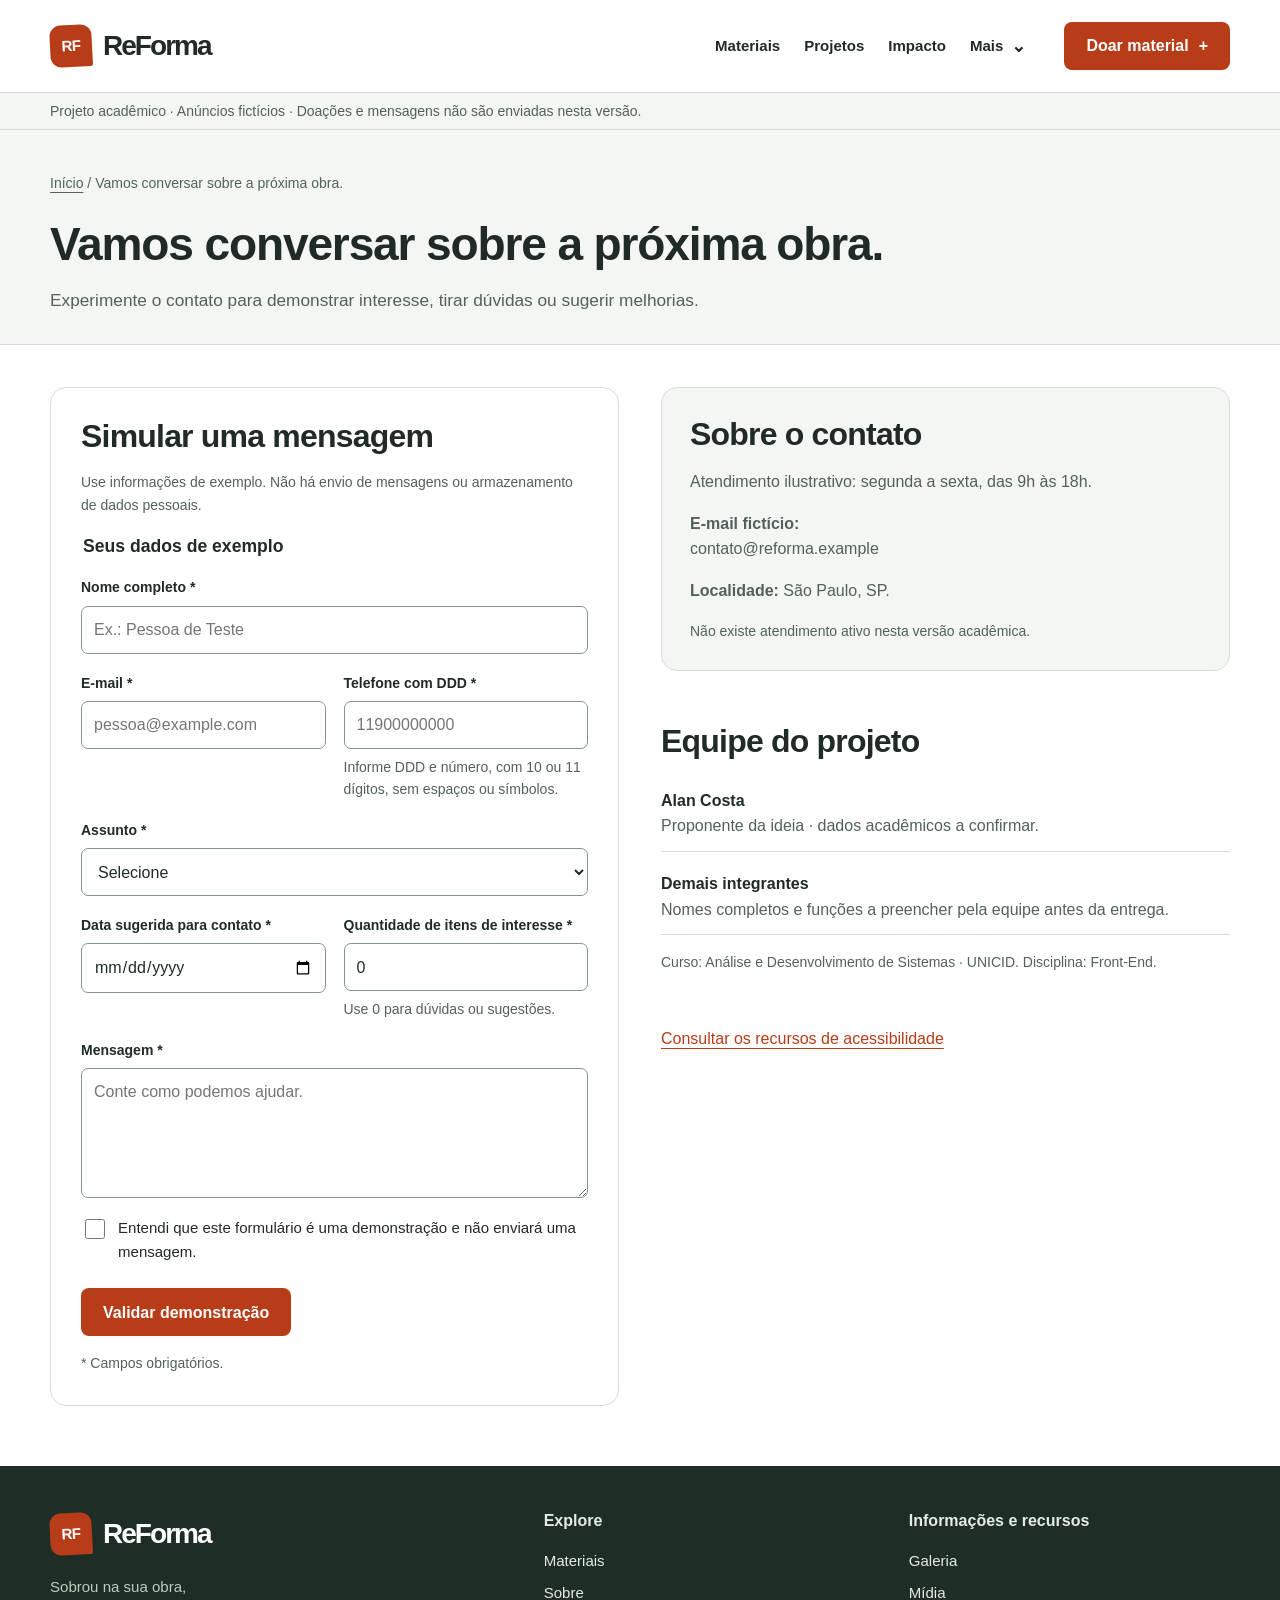
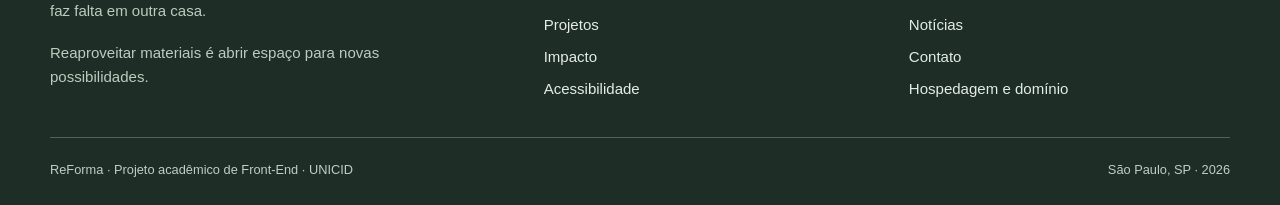
==== contato.html @ d9ca4286 "Primeira versão do site ReForma - Atividade A2 Dez páginas HTML, CSS, JS, mídias e documentação. Env" ====
<!DOCTYPE html>
<html lang="pt-BR">
<head>
<meta charset="UTF-8"><meta name="viewport" content="width=device-width, initial-scale=1">
<title>Vamos conversar sobre a próxima obra. | ReForma</title><meta name="description" content="Experimente o contato para demonstrar interesse, tirar dúvidas ou sugerir melhorias.">
<meta name="theme-color" content="#225b43"><link rel="icon" type="image/svg+xml" href="data:image/svg+xml,%3Csvg%20xmlns%3D%22http%3A//www.w3.org/2000/svg%22%20viewBox%3D%220%200%2064%2064%22%3E%3Crect%20width%3D%2264%22%20height%3D%2264%22%20rx%3D%2214%22%20fill%3D%22%23b73c18%22/%3E%3Ctext%20x%3D%2232%22%20y%3D%2242%22%20text-anchor%3D%22middle%22%20fill%3D%22white%22%20font-family%3D%22Arial%22%20font-size%3D%2229%22%20font-weight%3D%22bold%22%3ERF%3C/text%3E%3C/svg%3E">
<link rel="stylesheet" href="css/estilo.css"><script src="js/principal.js" defer></script>
</head><body>
<a href="#conteudo" class="skip">Pular para o conteúdo</a>
<header class="topbar"><div class="wrap header-inner"><a class="brand" href="index.html" aria-label="ReForma, página inicial"><span class="brand-mark" aria-hidden="true">RF</span>ReForma</a><nav class="nav" aria-label="Navegação principal"><a href="index.html">Materiais</a><a href="projetos.html">Projetos</a><a href="impacto.html">Impacto</a><details class="nav-more"><summary>Mais</summary><div class="nav-pop"><a href="sobre.html">Sobre</a><a href="acessibilidade.html">Acessibilidade</a><a href="galeria.html">Galeria</a><a href="midia.html">Mídia</a><a href="noticias.html">Notícias</a><a href="contato.html" aria-current="page">Contato</a><a href="orcamento_hospedagem.html">Hospedagem e domínio</a></div></details></nav><a class="btn" href="index.html#doar">Doar material <span aria-hidden="true">+</span></a></div></header>
<div class="demo-strip"><div class="wrap">Projeto acadêmico · Anúncios fictícios · Doações e mensagens não são enviadas nesta versão.</div></div>
<main id="conteudo" tabindex="-1"><div class="page-heading"><div class="wrap"><nav class="breadcrumb" aria-label="Caminho da página"><a href="index.html">Início</a> / Vamos conversar sobre a próxima obra.</nav><h1>Vamos conversar sobre a próxima obra.</h1><p class="lead">Experimente o contato para demonstrar interesse, tirar dúvidas ou sugerir melhorias.</p></div></div><div class="wrap page-content two-col"><section id="formulario" class="form-panel"><h2>Simular uma mensagem</h2><p id="contexto-material" class="notice" hidden></p><p class="hint">Use informações de exemplo. Não há envio de mensagens ou armazenamento de dados pessoais.</p><form id="contato"><fieldset><legend>Seus dados de exemplo</legend><div class="form-grid"><div class="field wide"><label for="nome">Nome completo *</label><input id="nome" name="nome" autocomplete="name" required minlength="3" maxlength="100" placeholder="Ex.: Pessoa de Teste"></div><div class="field"><label for="email">E-mail *</label><input id="email" name="email" type="email" autocomplete="email" required placeholder="pessoa@example.com"></div><div class="field"><label for="telefone">Telefone com DDD *</label><input id="telefone" name="telefone" type="tel" autocomplete="tel" inputmode="tel" pattern="[0-9]{10,11}" required aria-describedby="telefone-ajuda" placeholder="11900000000"><small id="telefone-ajuda">Informe DDD e número, com 10 ou 11 dígitos, sem espaços ou símbolos.</small></div><div class="field wide"><label for="assunto">Assunto *</label><select id="assunto" name="assunto" required><option value="">Selecione</option><option value="interesse">Interesse em um material</option><option value="duvida">Dúvida sobre doação</option><option value="acessibilidade">Acessibilidade</option><option value="sugestao">Sugestão</option></select></div><div class="field"><label for="data">Data sugerida para contato *</label><input id="data" name="data" type="date" required></div><div class="field"><label for="itens">Quantidade de itens de interesse *</label><input id="itens" name="itens" type="number" min="0" max="10000" required value="0" aria-describedby="itens-ajuda"><small id="itens-ajuda">Use 0 para dúvidas ou sugestões.</small></div><div class="field wide"><label for="mensagem">Mensagem *</label><textarea id="mensagem" name="mensagem" required minlength="15" maxlength="1000" placeholder="Conte como podemos ajudar."></textarea></div><label class="check-label wide" for="ciencia"><input type="checkbox" id="ciencia" name="ciencia" required>Entendi que este formulário é uma demonstração e não enviará uma mensagem.</label></div></fieldset><button class="btn" type="submit" data-js-submit disabled>Validar demonstração</button><noscript><p>Ative o JavaScript para validar a demonstração. Nenhuma mensagem será enviada.</p></noscript><p class="hint status">* Campos obrigatórios.</p><p id="contato-status" class="notice success" role="status" aria-live="polite" hidden></p></form></section><aside><div class="content-card"><h2>Sobre o contato</h2><p>Atendimento ilustrativo: segunda a sexta, das 9h às 18h.</p><p><strong>E-mail fictício:</strong><br>contato@reforma.example</p><p><strong>Localidade:</strong> São Paulo, SP.</p><p class="hint">Não existe atendimento ativo nesta versão acadêmica.</p></div><section class="section"><h2>Equipe do projeto</h2><ul class="team-list"><li><strong>Alan Costa</strong><br><span class="muted">Proponente da ideia · dados acadêmicos a confirmar.</span></li><li><strong>Demais integrantes</strong><br><span class="muted">Nomes completos e funções a preencher pela equipe antes da entrega.</span></li></ul><p class="hint status">Curso: Análise e Desenvolvimento de Sistemas · UNICID. Disciplina: Front-End.</p></section><a href="acessibilidade.html">Consultar os recursos de acessibilidade</a></aside></div></main>
<footer class="footer"><div class="wrap"><div class="footer-grid"><div><a class="brand" href="index.html" aria-label="ReForma, página inicial"><span class="brand-mark" aria-hidden="true">RF</span>ReForma</a><p>Sobrou na sua obra,<br>faz falta em outra casa.</p><p>Reaproveitar materiais é abrir espaço para novas possibilidades.</p></div><nav aria-label="Explore o ReForma"><h2>Explore</h2><a href="index.html">Materiais</a><a href="sobre.html">Sobre</a><a href="projetos.html">Projetos</a><a href="impacto.html">Impacto</a><a href="acessibilidade.html">Acessibilidade</a></nav><nav aria-label="Informações e recursos"><h2>Informações e recursos</h2><a href="galeria.html">Galeria</a><a href="midia.html">Mídia</a><a href="noticias.html">Notícias</a><a href="contato.html">Contato</a><a href="orcamento_hospedagem.html">Hospedagem e domínio</a></nav></div><div class="footer-bottom"><span>ReForma · Projeto acadêmico de Front-End · UNICID</span><span>São Paulo, SP · 2026</span></div></div></footer>
</body></html>
---- css/estilo.css ----
@charset "UTF-8";
:root{--ink:#202b28;--muted:#52615b;--paper:#fff;--ground:#f4f6f3;--line:#d6ddd6;--orange:#b73c18;--orange-dark:#8f2e12;--green:#225b43;--pale:#eaf1e9;--radius:16px;font-size:16px;color-scheme:light}
*{box-sizing:border-box}html{scroll-behavior:auto;scroll-padding-top:1.5rem}body{margin:0;background:var(--paper);color:var(--ink);font-family:Arial,Helvetica,sans-serif;line-height:1.6}a{color:var(--orange);text-underline-offset:4px}button,input,select,textarea{font:inherit}button,a,input,select,textarea,summary{-webkit-tap-highlight-color:transparent}button,summary{cursor:pointer}img{display:block;max-width:100%;height:auto}h1,h2,h3,p{margin:0 0 1rem}h1,h2,h3{line-height:1.15;letter-spacing:-.025em}h1{font-size:clamp(2.3rem,4vw,3.8rem);font-weight:800;max-width:900px}h2{font-size:clamp(1.65rem,2.5vw,2.25rem)}h3{font-size:1.25rem}p:last-child{margin-bottom:0}ul,ol{padding-left:1.4rem}li{margin-bottom:.45rem}[hidden]{display:none!important}:focus-visible{outline:3px solid #2050cb;outline-offset:4px}.wrap{width:min(1180px,calc(100% - 48px));margin:auto}.skip{position:fixed;top:-100px;left:12px;padding:12px 20px;background:var(--ink);color:#fff;z-index:20}.skip:focus{top:12px}.sr-only{position:absolute!important;width:1px;height:1px;padding:0;overflow:hidden;clip:rect(0,0,0,0);white-space:nowrap;border:0}.topbar{border-bottom:1px solid var(--line);background:#fff}.header-inner{min-height:92px;display:flex;flex-wrap:wrap;align-items:center;gap:38px}.brand{text-decoration:none;display:inline-flex;align-items:center;gap:11px;color:var(--ink);font-size:1.75rem;font-weight:800;letter-spacing:-.07em;flex-shrink:0}.brand-mark{font-size:.95rem;letter-spacing:-.04em;background:var(--orange);color:#fff;width:42px;height:42px;display:grid;place-items:center;border-radius:11px 11px 2px 11px;transform:rotate(-3deg)}.nav{display:flex;flex-wrap:wrap;gap:24px;align-items:center;margin-left:auto}.nav>a,.nav summary{color:var(--ink);font-size:.94rem;text-decoration:none;font-weight:600;padding:8px 0;white-space:nowrap}.nav>a[aria-current=page]{color:var(--orange);box-shadow:0 2px var(--orange)}.nav-more{position:relative}.nav-more summary{list-style:none;display:flex;align-items:center;gap:8px}.nav-more summary::-webkit-details-marker{display:none}.nav-more summary::after{content:'⌄';font-size:1.1rem}.nav-pop{position:absolute;z-index:8;right:0;top:48px;background:var(--paper);border:1px solid var(--line);border-radius:12px;padding:12px;min-width:235px;box-shadow:0 12px 24px #152f201c}.nav-pop a{display:block;padding:8px 12px;color:var(--ink);font-size:.94rem;text-decoration:none;border-radius:6px}.nav-pop a:hover{background:var(--pale)}.btn{display:inline-flex;justify-content:center;align-items:center;gap:10px;border:1px solid transparent;border-radius:8px;background:var(--orange);color:#fff;text-decoration:none;font-weight:700;padding:12px 21px;line-height:1.35;min-height:48px}.btn:hover{background:var(--orange-dark)}.btn-outline{border-color:var(--line);color:var(--ink);background:#fff}.btn-outline:hover{background:var(--pale)}.btn-green{background:var(--green)}.btn-green:hover{background:#16402e}.link-button{border:0;background:transparent;color:var(--orange);padding:10px 0;text-decoration:underline;text-underline-offset:4px}.demo-strip{background:var(--ground);border-bottom:1px solid var(--line);font-size:.875rem;color:var(--muted);padding:7px 0}.intro{padding:46px 0 26px}.eyebrow{text-transform:uppercase;letter-spacing:.12em;font-size:.78rem;font-weight:700;color:var(--green);margin-bottom:15px}.intro-row{display:flex;justify-content:space-between;gap:36px;align-items:center}.intro h1{max-width:790px}.accent{color:var(--orange)}.lead{font-size:1.08rem;max-width:760px;color:var(--muted)}.side-note{max-width:210px;border-left:2px solid var(--line);padding-left:22px;font-size:.95rem;color:var(--muted)}.filter-bar{display:grid;grid-template-columns:2fr 1fr 1fr auto;gap:14px;align-items:end;padding:22px;background:var(--ground);border:1px solid var(--line);border-radius:12px}.field{display:flex;flex-direction:column;gap:7px;min-width:0}.field label{font-size:.875rem;font-weight:700}.field input,.field select,.field textarea{border:1px solid #86948b;background:var(--paper);border-radius:7px;min-height:48px;padding:10px 12px;color:var(--ink);width:100%}.field textarea{min-height:130px;resize:vertical}.field small,.hint{font-size:.875rem;color:var(--muted)}.field input:focus,.field select:focus,.field textarea:focus{border-color:var(--orange)}.catalog{padding:28px 0 50px}.section-head{display:flex;justify-content:space-between;align-items:baseline;gap:18px;margin-bottom:21px}.section-head h2{font-size:1.5rem;margin:0}.section-head p{font-size:.875rem;margin:0;color:var(--muted)}.cards{display:grid;grid-template-columns:repeat(3,minmax(0,1fr));gap:24px}.material{border:1px solid var(--line);border-radius:var(--radius);overflow:hidden;background:var(--paper);align-self:start}.material-image{position:relative;background:#e9ece7}.material-image img{width:100%;height:218px;object-fit:cover}.badge{display:inline-block;border-radius:4px;background:var(--pale);color:var(--green);font-size:.8rem;font-weight:700;padding:4px 9px}.material-image .badge{position:absolute;top:14px;left:14px;background:#fff}.material-body{padding:21px}.material-body h3{margin:8px 0;font-size:1.28rem}.category{font-size:.78rem;color:var(--muted);text-transform:uppercase;letter-spacing:.08em}.material-meta{display:flex;flex-wrap:wrap;gap:6px 16px;font-size:.875rem;color:var(--muted);margin-bottom:16px}.material details{border-top:1px solid var(--line);padding-top:13px}.material summary{font-weight:700;color:var(--orange);font-size:.94rem}.material details p{font-size:.94rem;margin-top:12px}.material details .btn{margin-top:12px;width:100%}.empty{padding:34px;text-align:center;background:var(--ground);border:1px dashed var(--line);border-radius:12px}.band{background:var(--green);color:#fff;padding:48px 0}.band .eyebrow{color:#d7edbc}.steps{display:grid;grid-template-columns:repeat(3,1fr);gap:40px;margin-top:28px}.step-num{display:inline-grid;place-items:center;width:36px;height:36px;font-weight:700;color:var(--green);background:#e7efdf;border-radius:50%;margin-bottom:15px}.steps h3{font-size:1.2rem}.steps p{color:#ecf3eb;font-size:.98rem}.section{padding:52px 0}.two-col{display:grid;grid-template-columns:1fr 1fr;gap:42px;align-items:start}.content-card{padding:28px;background:var(--ground);border:1px solid var(--line);border-radius:var(--radius)}.content-card h3{margin-bottom:12px}.content-card p{color:var(--muted)}.content-card ol:last-child,.content-card ul:last-child{margin-bottom:0}.form-panel{border:1px solid var(--line);border-radius:var(--radius);padding:30px;background:#fff}.form-grid{display:grid;grid-template-columns:1fr 1fr;gap:18px}.wide{grid-column:1/-1}fieldset{border:0;padding:0;margin:0 0 24px;min-width:0}legend{font-weight:700;font-size:1.1rem;margin-bottom:16px}input[type=checkbox]{width:20px;height:20px;flex-shrink:0;accent-color:var(--orange)}.check-label{display:flex;gap:10px;align-items:flex-start;font-size:.94rem}.notice{border-left:4px solid var(--orange);background:#fff3ed;padding:16px 20px;border-radius:0 8px 8px 0;margin:20px 0;font-size:.94rem;color:#6b2b15}.success{border-left-color:var(--green);background:var(--pale);color:var(--green)}.status{margin:16px 0 0}.footer{background:#1e2d26;color:#e4ede5;padding:46px 0 24px}.footer .brand{color:#fff}.footer-grid{display:grid;grid-template-columns:1.4fr 1fr 1fr;gap:44px}.footer p{font-size:.94rem;color:#bdccbf;max-width:360px;margin-top:18px}.footer h2{font-size:1rem;letter-spacing:0;margin-bottom:15px}.footer a:not(.brand){display:block;color:#e4ede5;text-decoration:none;font-size:.94rem;padding:4px 0}.footer a:hover{text-decoration:underline}.footer-bottom{border-top:1px solid #526258;margin-top:32px;padding-top:22px;font-size:.8rem;color:#c1cec4;display:flex;justify-content:space-between;gap:20px}.page-heading{padding:42px 0 30px;background:var(--ground);border-bottom:1px solid var(--line)}.breadcrumb{font-size:.875rem;margin-bottom:23px;color:var(--muted)}.breadcrumb a{color:var(--muted)}.page-heading h1{font-size:clamp(2.1rem,3.6vw,3.15rem)}.page-content{padding:42px 0 60px}.page-content h2{margin-top:40px}.page-content h2:first-child{margin-top:0}.prose{max-width:780px}.prose p,.prose li{color:var(--muted)}.prose h3{margin-top:24px}.project{display:grid;grid-template-columns:240px 1fr;gap:28px;padding:26px 0;border-bottom:1px solid var(--line)}.project img{border-radius:12px;aspect-ratio:4/3;object-fit:cover}.project h2{font-size:1.6rem!important;margin-top:10px!important}.project p{max-width:750px;color:var(--muted)}.table-wrap{overflow:auto;border:1px solid var(--line);border-radius:12px;margin:20px 0}table{border-collapse:collapse;width:100%;min-width:580px;font-size:.94rem}caption{text-align:left;font-weight:700;padding:16px;background:var(--pale);color:var(--green)}th,td{padding:16px;text-align:left;border-bottom:1px solid var(--line);vertical-align:top}th{background:var(--ground)}tbody tr:last-child td{border-bottom:0}.stats{display:grid;grid-template-columns:repeat(3,1fr);gap:20px;margin:25px 0}.stat{padding:28px;background:var(--pale);border-radius:12px}.stat strong{display:block;font-size:2.4rem;line-height:1.2;color:var(--green)}.stat span{display:block;font-size:.94rem;margin-top:9px}.faq details{padding:18px 0;border-bottom:1px solid var(--line)}.faq summary{font-weight:700}.faq details p{margin-top:14px;color:var(--muted)}.gallery{display:grid;grid-template-columns:repeat(3,1fr);gap:24px}.gallery figure{margin:0;border:1px solid var(--line);border-radius:12px;overflow:hidden}.gallery img{aspect-ratio:4/3;object-fit:cover}.gallery figcaption{padding:20px;font-size:.94rem}.gallery small{display:block;color:var(--muted);margin-top:8px}.media-layout{display:grid;grid-template-columns:1.5fr 1fr;gap:28px}video{width:100%;height:auto;aspect-ratio:16/9;border-radius:12px;background:#1e2d26}audio{width:100%;margin:12px 0}iframe{width:100%;height:330px;border:1px solid var(--line);border-radius:12px;background:#fff}.article{padding:24px 0 32px;border-bottom:1px solid var(--line);max-width:900px}.article h2{font-size:1.7rem}.article p,.article li{color:var(--muted)}.article .eyebrow{color:var(--green)}.sources{font-size:.94rem;word-break:break-word}.source-link{font-size:.875rem;display:inline-block;margin-top:8px}.a11y-controls{display:flex;flex-wrap:wrap;gap:12px;margin:20px 0}.a11y-controls button[aria-pressed=true]{background:var(--green);color:#fff}.high-contrast{--ink:#111;--muted:#242424;--paper:#fff;--ground:#fff;--line:#242424;--orange:#873000;--orange-dark:#642300;--green:#134126;--pale:#eff5eb}.high-contrast .demo-strip{border-bottom:2px solid #111}.large-text{font-size:20px}.muted{color:var(--muted)}.team-list{margin:0;padding:0;list-style:none}.team-list li{border-bottom:1px solid var(--line);padding:12px 0}.tag-line{font-size:.9rem;font-weight:700;color:var(--green);margin-bottom:8px}.visually-separated{border-top:1px solid var(--line);padding-top:24px;margin-top:24px}.button-row{display:flex;flex-wrap:wrap;gap:12px;margin-top:20px}.preview-card{margin-top:20px}.preview-card h3{margin-top:0}.numbered-list{list-style:none;padding:0;counter-reset:steps}.numbered-list li{counter-increment:steps;display:flex;gap:14px;margin:18px 0}.numbered-list li::before{content:counter(steps,decimal-leading-zero);font-size:1.2rem;font-weight:700;color:var(--orange)}
@media(max-width:1000px){.header-inner{gap:20px}.nav{gap:16px}.header-inner>.btn{padding:12px 15px}.cards{gap:18px}.material-body{padding:17px}.side-note{display:none}.media-layout{grid-template-columns:1fr}}
@media(max-width:760px){.wrap{width:min(100% - 32px,600px)}.header-inner{min-height:80px;flex-wrap:wrap;gap:12px;padding:16px 0}.brand{font-size:1.55rem}.brand-mark{width:36px;height:36px}.header-inner>.btn{margin-left:auto;min-height:44px;font-size:.9rem;padding:10px 15px}.nav{order:3;width:100%;justify-content:space-between;gap:12px;border-top:1px solid var(--line);padding-top:6px}.nav>a,.nav summary{font-size:.875rem}.nav-pop{top:42px}.intro{padding:30px 0 24px}.intro h1{font-size:2.3rem}.lead{font-size:1rem}.filter-bar{grid-template-columns:1fr 1fr;padding:16px;gap:12px}.filter-bar .search-field{grid-column:1/-1}.filter-bar .btn{grid-column:1/-1}.section-head{align-items:flex-start;flex-direction:column;gap:7px}.cards{grid-template-columns:1fr 1fr;gap:16px}.material-image img{height:175px}.material-meta{font-size:.83rem}.material-body h3{font-size:1.13rem}.steps,.two-col,.footer-grid,.gallery{grid-template-columns:1fr}.steps{gap:22px}.step-num{float:left;margin-right:16px;margin-bottom:45px}.band,.section{padding:34px 0}.form-panel{padding:21px}.form-grid{grid-template-columns:1fr}.wide{grid-column:auto}.footer-grid{gap:28px}.footer-bottom{flex-direction:column;gap:8px}.project{grid-template-columns:1fr;gap:20px}.project img{width:100%;max-height:260px}.stats{grid-template-columns:1fr}.stat{padding:20px}.page-heading{padding:30px 0}.page-content{padding:30px 0 42px}.gallery img{width:100%}}
@media(max-width:470px){.cards{grid-template-columns:1fr}.material-image img{height:220px}.nav{gap:8px}.nav>a,.nav summary{font-size:.82rem}.demo-strip{font-size:.78rem}.material-body{padding:20px}.filter-bar{grid-template-columns:1fr}.filter-bar .search-field,.filter-bar .btn{grid-column:auto}.intro h1{font-size:2.18rem}.footer-bottom{font-size:.8rem}}
@media(prefers-reduced-motion:reduce){html{scroll-behavior:auto}*,*::before,*::after{animation:none!important;transition:none!important}}
@media print{.topbar,.demo-strip,.footer,.filter-bar,.a11y-controls,.skip{display:none}body{font-size:11pt}a{color:#111}.wrap{width:100%}.page-heading,.page-content,.section{padding:16px 0}.cards,.two-col{grid-template-columns:1fr 1fr}.material{break-inside:avoid}.btn{display:none}}

h1,h2,h3,p,li,td,th{overflow-wrap:anywhere}
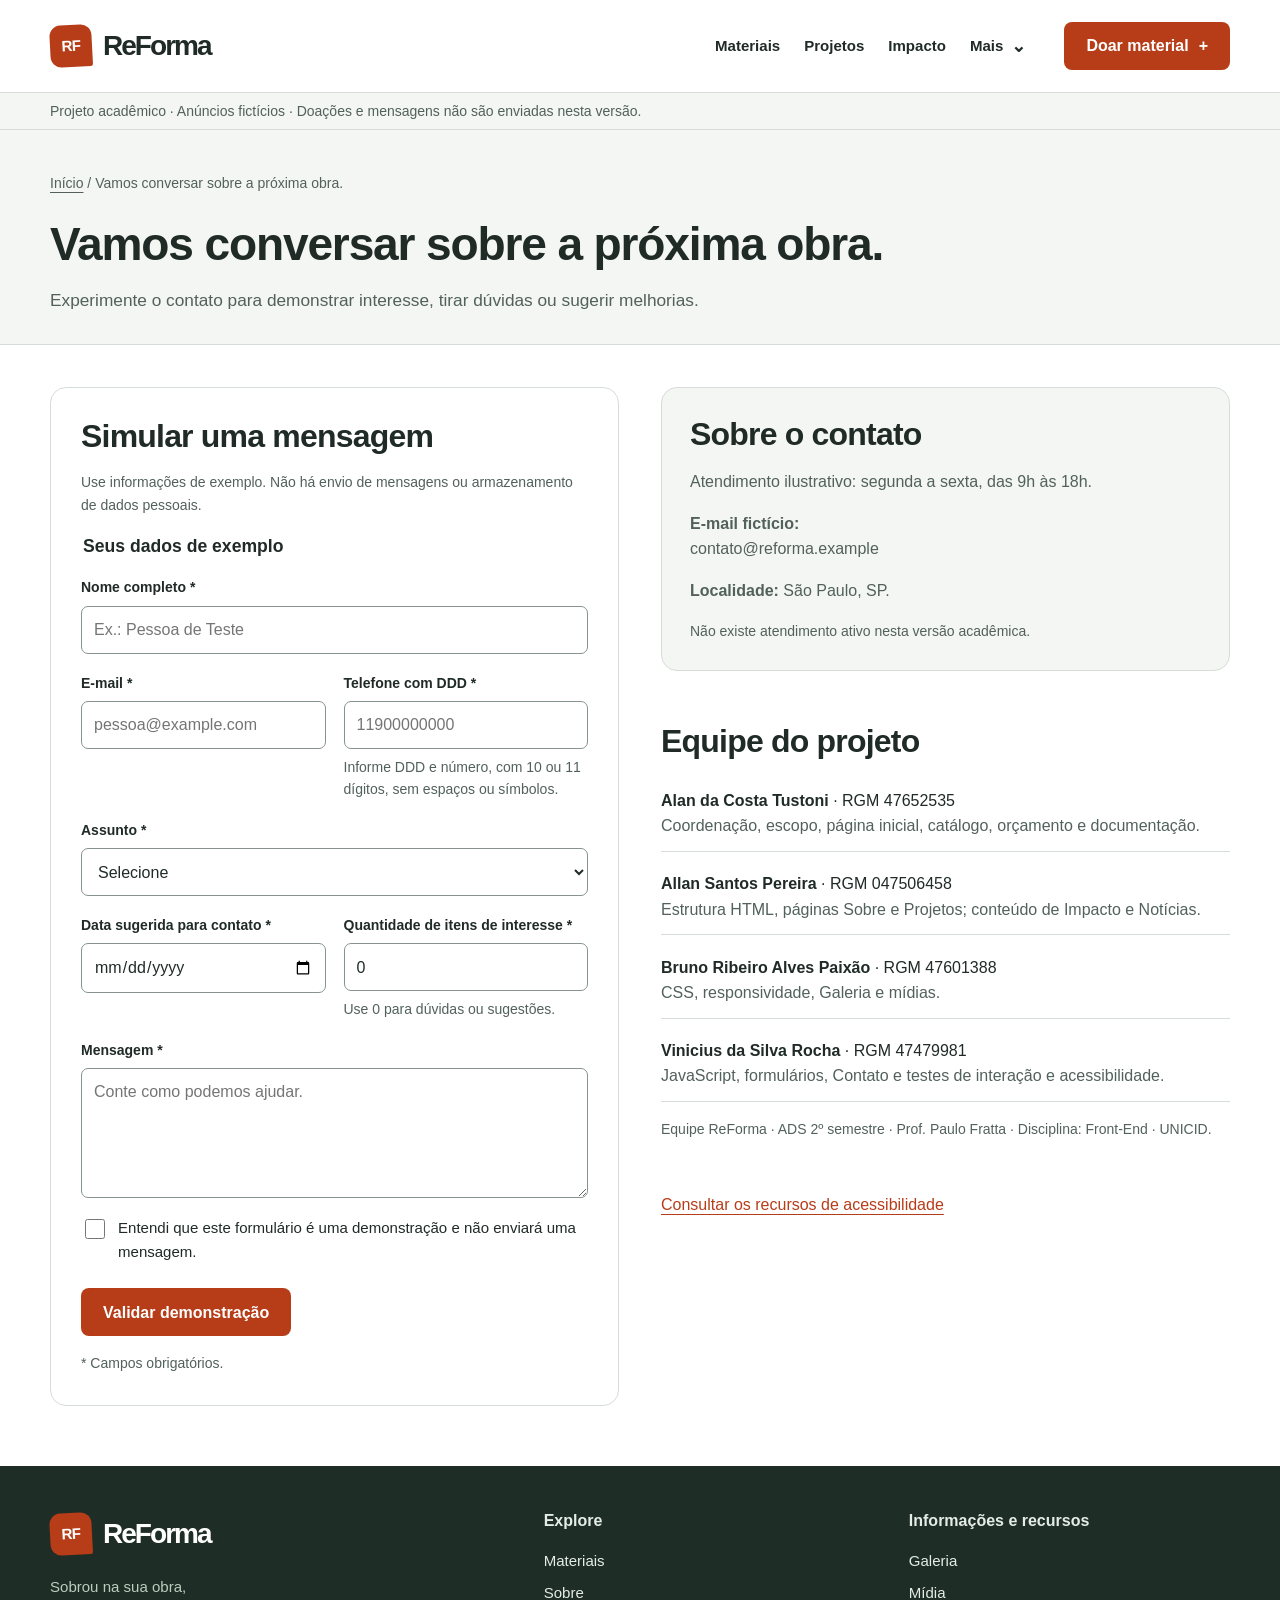
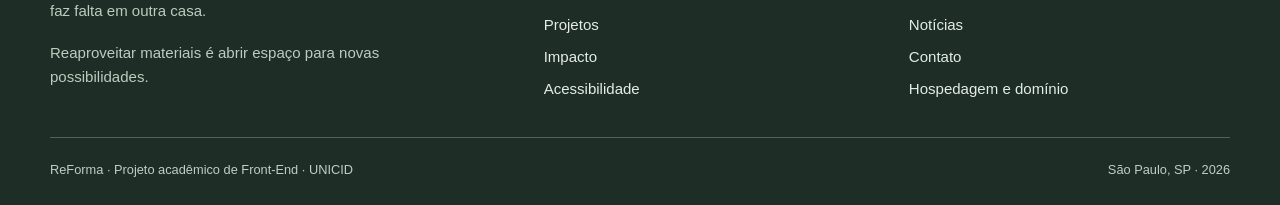
==== commit 281aa921: "Add files via upload Preenche dados da equipe e endereço do site" ====
--- a/contato.html
+++ b/contato.html
@@ -9,6 +9,6 @@
 <a href="#conteudo" class="skip">Pular para o conteúdo</a>
 <header class="topbar"><div class="wrap header-inner"><a class="brand" href="index.html" aria-label="ReForma, página inicial"><span class="brand-mark" aria-hidden="true">RF</span>ReForma</a><nav class="nav" aria-label="Navegação principal"><a href="index.html">Materiais</a><a href="projetos.html">Projetos</a><a href="impacto.html">Impacto</a><details class="nav-more"><summary>Mais</summary><div class="nav-pop"><a href="sobre.html">Sobre</a><a href="acessibilidade.html">Acessibilidade</a><a href="galeria.html">Galeria</a><a href="midia.html">Mídia</a><a href="noticias.html">Notícias</a><a href="contato.html" aria-current="page">Contato</a><a href="orcamento_hospedagem.html">Hospedagem e domínio</a></div></details></nav><a class="btn" href="index.html#doar">Doar material <span aria-hidden="true">+</span></a></div></header>
 <div class="demo-strip"><div class="wrap">Projeto acadêmico · Anúncios fictícios · Doações e mensagens não são enviadas nesta versão.</div></div>
-<main id="conteudo" tabindex="-1"><div class="page-heading"><div class="wrap"><nav class="breadcrumb" aria-label="Caminho da página"><a href="index.html">Início</a> / Vamos conversar sobre a próxima obra.</nav><h1>Vamos conversar sobre a próxima obra.</h1><p class="lead">Experimente o contato para demonstrar interesse, tirar dúvidas ou sugerir melhorias.</p></div></div><div class="wrap page-content two-col"><section id="formulario" class="form-panel"><h2>Simular uma mensagem</h2><p id="contexto-material" class="notice" hidden></p><p class="hint">Use informações de exemplo. Não há envio de mensagens ou armazenamento de dados pessoais.</p><form id="contato"><fieldset><legend>Seus dados de exemplo</legend><div class="form-grid"><div class="field wide"><label for="nome">Nome completo *</label><input id="nome" name="nome" autocomplete="name" required minlength="3" maxlength="100" placeholder="Ex.: Pessoa de Teste"></div><div class="field"><label for="email">E-mail *</label><input id="email" name="email" type="email" autocomplete="email" required placeholder="pessoa@example.com"></div><div class="field"><label for="telefone">Telefone com DDD *</label><input id="telefone" name="telefone" type="tel" autocomplete="tel" inputmode="tel" pattern="[0-9]{10,11}" required aria-describedby="telefone-ajuda" placeholder="11900000000"><small id="telefone-ajuda">Informe DDD e número, com 10 ou 11 dígitos, sem espaços ou símbolos.</small></div><div class="field wide"><label for="assunto">Assunto *</label><select id="assunto" name="assunto" required><option value="">Selecione</option><option value="interesse">Interesse em um material</option><option value="duvida">Dúvida sobre doação</option><option value="acessibilidade">Acessibilidade</option><option value="sugestao">Sugestão</option></select></div><div class="field"><label for="data">Data sugerida para contato *</label><input id="data" name="data" type="date" required></div><div class="field"><label for="itens">Quantidade de itens de interesse *</label><input id="itens" name="itens" type="number" min="0" max="10000" required value="0" aria-describedby="itens-ajuda"><small id="itens-ajuda">Use 0 para dúvidas ou sugestões.</small></div><div class="field wide"><label for="mensagem">Mensagem *</label><textarea id="mensagem" name="mensagem" required minlength="15" maxlength="1000" placeholder="Conte como podemos ajudar."></textarea></div><label class="check-label wide" for="ciencia"><input type="checkbox" id="ciencia" name="ciencia" required>Entendi que este formulário é uma demonstração e não enviará uma mensagem.</label></div></fieldset><button class="btn" type="submit" data-js-submit disabled>Validar demonstração</button><noscript><p>Ative o JavaScript para validar a demonstração. Nenhuma mensagem será enviada.</p></noscript><p class="hint status">* Campos obrigatórios.</p><p id="contato-status" class="notice success" role="status" aria-live="polite" hidden></p></form></section><aside><div class="content-card"><h2>Sobre o contato</h2><p>Atendimento ilustrativo: segunda a sexta, das 9h às 18h.</p><p><strong>E-mail fictício:</strong><br>contato@reforma.example</p><p><strong>Localidade:</strong> São Paulo, SP.</p><p class="hint">Não existe atendimento ativo nesta versão acadêmica.</p></div><section class="section"><h2>Equipe do projeto</h2><ul class="team-list"><li><strong>Alan Costa</strong><br><span class="muted">Proponente da ideia · dados acadêmicos a confirmar.</span></li><li><strong>Demais integrantes</strong><br><span class="muted">Nomes completos e funções a preencher pela equipe antes da entrega.</span></li></ul><p class="hint status">Curso: Análise e Desenvolvimento de Sistemas · UNICID. Disciplina: Front-End.</p></section><a href="acessibilidade.html">Consultar os recursos de acessibilidade</a></aside></div></main>
+<main id="conteudo" tabindex="-1"><div class="page-heading"><div class="wrap"><nav class="breadcrumb" aria-label="Caminho da página"><a href="index.html">Início</a> / Vamos conversar sobre a próxima obra.</nav><h1>Vamos conversar sobre a próxima obra.</h1><p class="lead">Experimente o contato para demonstrar interesse, tirar dúvidas ou sugerir melhorias.</p></div></div><div class="wrap page-content two-col"><section id="formulario" class="form-panel"><h2>Simular uma mensagem</h2><p id="contexto-material" class="notice" hidden></p><p class="hint">Use informações de exemplo. Não há envio de mensagens ou armazenamento de dados pessoais.</p><form id="contato"><fieldset><legend>Seus dados de exemplo</legend><div class="form-grid"><div class="field wide"><label for="nome">Nome completo *</label><input id="nome" name="nome" autocomplete="name" required minlength="3" maxlength="100" placeholder="Ex.: Pessoa de Teste"></div><div class="field"><label for="email">E-mail *</label><input id="email" name="email" type="email" autocomplete="email" required placeholder="pessoa@example.com"></div><div class="field"><label for="telefone">Telefone com DDD *</label><input id="telefone" name="telefone" type="tel" autocomplete="tel" inputmode="tel" pattern="[0-9]{10,11}" required aria-describedby="telefone-ajuda" placeholder="11900000000"><small id="telefone-ajuda">Informe DDD e número, com 10 ou 11 dígitos, sem espaços ou símbolos.</small></div><div class="field wide"><label for="assunto">Assunto *</label><select id="assunto" name="assunto" required><option value="">Selecione</option><option value="interesse">Interesse em um material</option><option value="duvida">Dúvida sobre doação</option><option value="acessibilidade">Acessibilidade</option><option value="sugestao">Sugestão</option></select></div><div class="field"><label for="data">Data sugerida para contato *</label><input id="data" name="data" type="date" required></div><div class="field"><label for="itens">Quantidade de itens de interesse *</label><input id="itens" name="itens" type="number" min="0" max="10000" required value="0" aria-describedby="itens-ajuda"><small id="itens-ajuda">Use 0 para dúvidas ou sugestões.</small></div><div class="field wide"><label for="mensagem">Mensagem *</label><textarea id="mensagem" name="mensagem" required minlength="15" maxlength="1000" placeholder="Conte como podemos ajudar."></textarea></div><label class="check-label wide" for="ciencia"><input type="checkbox" id="ciencia" name="ciencia" required>Entendi que este formulário é uma demonstração e não enviará uma mensagem.</label></div></fieldset><button class="btn" type="submit" data-js-submit disabled>Validar demonstração</button><noscript><p>Ative o JavaScript para validar a demonstração. Nenhuma mensagem será enviada.</p></noscript><p class="hint status">* Campos obrigatórios.</p><p id="contato-status" class="notice success" role="status" aria-live="polite" hidden></p></form></section><aside><div class="content-card"><h2>Sobre o contato</h2><p>Atendimento ilustrativo: segunda a sexta, das 9h às 18h.</p><p><strong>E-mail fictício:</strong><br>contato@reforma.example</p><p><strong>Localidade:</strong> São Paulo, SP.</p><p class="hint">Não existe atendimento ativo nesta versão acadêmica.</p></div><section class="section"><h2>Equipe do projeto</h2><ul class="team-list"><li><strong>Alan da Costa Tustoni</strong> · RGM 47652535<br><span class="muted">Coordenação, escopo, página inicial, catálogo, orçamento e documentação.</span></li><li><strong>Allan Santos Pereira</strong> · RGM 047506458<br><span class="muted">Estrutura HTML, páginas Sobre e Projetos; conteúdo de Impacto e Notícias.</span></li><li><strong>Bruno Ribeiro Alves Paixão</strong> · RGM 47601388<br><span class="muted">CSS, responsividade, Galeria e mídias.</span></li><li><strong>Vinicius da Silva Rocha</strong> · RGM 47479981<br><span class="muted">JavaScript, formulários, Contato e testes de interação e acessibilidade.</span></li></ul><p class="hint status">Equipe ReForma · ADS 2º semestre · Prof. Paulo Fratta · Disciplina: Front-End · UNICID.</p></section><a href="acessibilidade.html">Consultar os recursos de acessibilidade</a></aside></div></main>
 <footer class="footer"><div class="wrap"><div class="footer-grid"><div><a class="brand" href="index.html" aria-label="ReForma, página inicial"><span class="brand-mark" aria-hidden="true">RF</span>ReForma</a><p>Sobrou na sua obra,<br>faz falta em outra casa.</p><p>Reaproveitar materiais é abrir espaço para novas possibilidades.</p></div><nav aria-label="Explore o ReForma"><h2>Explore</h2><a href="index.html">Materiais</a><a href="sobre.html">Sobre</a><a href="projetos.html">Projetos</a><a href="impacto.html">Impacto</a><a href="acessibilidade.html">Acessibilidade</a></nav><nav aria-label="Informações e recursos"><h2>Informações e recursos</h2><a href="galeria.html">Galeria</a><a href="midia.html">Mídia</a><a href="noticias.html">Notícias</a><a href="contato.html">Contato</a><a href="orcamento_hospedagem.html">Hospedagem e domínio</a></nav></div><div class="footer-bottom"><span>ReForma · Projeto acadêmico de Front-End · UNICID</span><span>São Paulo, SP · 2026</span></div></div></footer>
 </body></html>
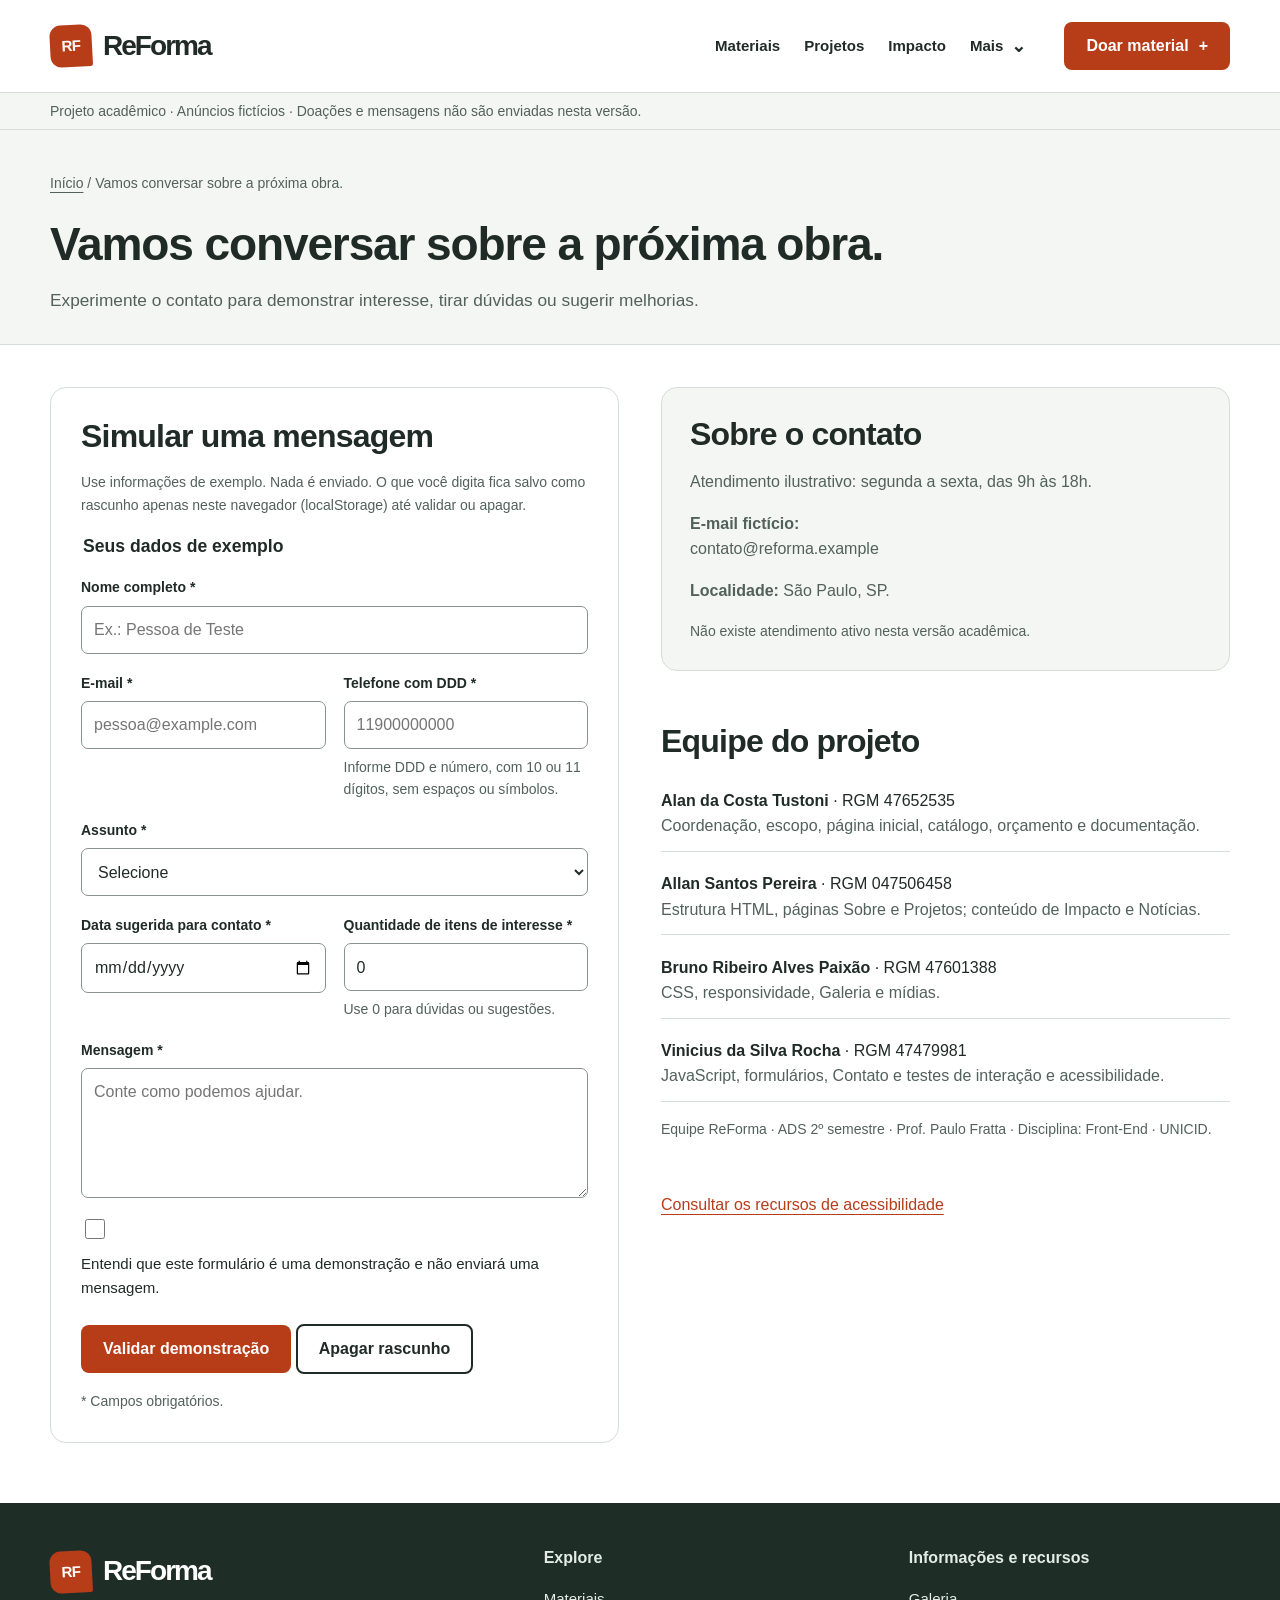
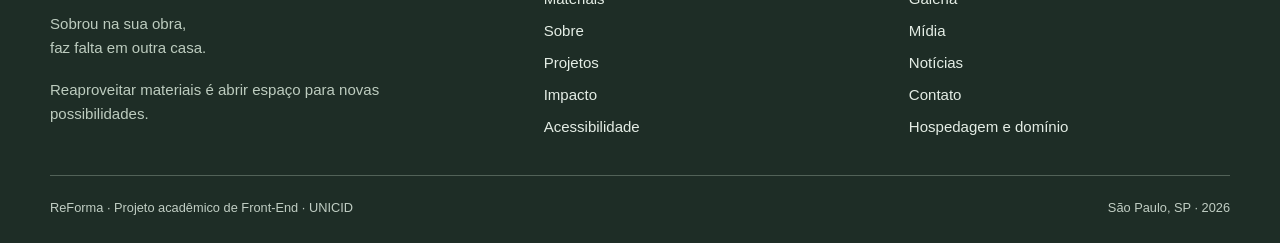
==== commit 5e9e9d06: "Versão final: validação do contato em JavaScript e rascunho no localStorage - Valida o formulário de" ====
--- a/contato.html
+++ b/contato.html
@@ -9,6 +9,6 @@
 <a href="#conteudo" class="skip">Pular para o conteúdo</a>
 <header class="topbar"><div class="wrap header-inner"><a class="brand" href="index.html" aria-label="ReForma, página inicial"><span class="brand-mark" aria-hidden="true">RF</span>ReForma</a><nav class="nav" aria-label="Navegação principal"><a href="index.html">Materiais</a><a href="projetos.html">Projetos</a><a href="impacto.html">Impacto</a><details class="nav-more"><summary>Mais</summary><div class="nav-pop"><a href="sobre.html">Sobre</a><a href="acessibilidade.html">Acessibilidade</a><a href="galeria.html">Galeria</a><a href="midia.html">Mídia</a><a href="noticias.html">Notícias</a><a href="contato.html" aria-current="page">Contato</a><a href="orcamento_hospedagem.html">Hospedagem e domínio</a></div></details></nav><a class="btn" href="index.html#doar">Doar material <span aria-hidden="true">+</span></a></div></header>
 <div class="demo-strip"><div class="wrap">Projeto acadêmico · Anúncios fictícios · Doações e mensagens não são enviadas nesta versão.</div></div>
-<main id="conteudo" tabindex="-1"><div class="page-heading"><div class="wrap"><nav class="breadcrumb" aria-label="Caminho da página"><a href="index.html">Início</a> / Vamos conversar sobre a próxima obra.</nav><h1>Vamos conversar sobre a próxima obra.</h1><p class="lead">Experimente o contato para demonstrar interesse, tirar dúvidas ou sugerir melhorias.</p></div></div><div class="wrap page-content two-col"><section id="formulario" class="form-panel"><h2>Simular uma mensagem</h2><p id="contexto-material" class="notice" hidden></p><p class="hint">Use informações de exemplo. Não há envio de mensagens ou armazenamento de dados pessoais.</p><form id="contato"><fieldset><legend>Seus dados de exemplo</legend><div class="form-grid"><div class="field wide"><label for="nome">Nome completo *</label><input id="nome" name="nome" autocomplete="name" required minlength="3" maxlength="100" placeholder="Ex.: Pessoa de Teste"></div><div class="field"><label for="email">E-mail *</label><input id="email" name="email" type="email" autocomplete="email" required placeholder="pessoa@example.com"></div><div class="field"><label for="telefone">Telefone com DDD *</label><input id="telefone" name="telefone" type="tel" autocomplete="tel" inputmode="tel" pattern="[0-9]{10,11}" required aria-describedby="telefone-ajuda" placeholder="11900000000"><small id="telefone-ajuda">Informe DDD e número, com 10 ou 11 dígitos, sem espaços ou símbolos.</small></div><div class="field wide"><label for="assunto">Assunto *</label><select id="assunto" name="assunto" required><option value="">Selecione</option><option value="interesse">Interesse em um material</option><option value="duvida">Dúvida sobre doação</option><option value="acessibilidade">Acessibilidade</option><option value="sugestao">Sugestão</option></select></div><div class="field"><label for="data">Data sugerida para contato *</label><input id="data" name="data" type="date" required></div><div class="field"><label for="itens">Quantidade de itens de interesse *</label><input id="itens" name="itens" type="number" min="0" max="10000" required value="0" aria-describedby="itens-ajuda"><small id="itens-ajuda">Use 0 para dúvidas ou sugestões.</small></div><div class="field wide"><label for="mensagem">Mensagem *</label><textarea id="mensagem" name="mensagem" required minlength="15" maxlength="1000" placeholder="Conte como podemos ajudar."></textarea></div><label class="check-label wide" for="ciencia"><input type="checkbox" id="ciencia" name="ciencia" required>Entendi que este formulário é uma demonstração e não enviará uma mensagem.</label></div></fieldset><button class="btn" type="submit" data-js-submit disabled>Validar demonstração</button><noscript><p>Ative o JavaScript para validar a demonstração. Nenhuma mensagem será enviada.</p></noscript><p class="hint status">* Campos obrigatórios.</p><p id="contato-status" class="notice success" role="status" aria-live="polite" hidden></p></form></section><aside><div class="content-card"><h2>Sobre o contato</h2><p>Atendimento ilustrativo: segunda a sexta, das 9h às 18h.</p><p><strong>E-mail fictício:</strong><br>contato@reforma.example</p><p><strong>Localidade:</strong> São Paulo, SP.</p><p class="hint">Não existe atendimento ativo nesta versão acadêmica.</p></div><section class="section"><h2>Equipe do projeto</h2><ul class="team-list"><li><strong>Alan da Costa Tustoni</strong> · RGM 47652535<br><span class="muted">Coordenação, escopo, página inicial, catálogo, orçamento e documentação.</span></li><li><strong>Allan Santos Pereira</strong> · RGM 047506458<br><span class="muted">Estrutura HTML, páginas Sobre e Projetos; conteúdo de Impacto e Notícias.</span></li><li><strong>Bruno Ribeiro Alves Paixão</strong> · RGM 47601388<br><span class="muted">CSS, responsividade, Galeria e mídias.</span></li><li><strong>Vinicius da Silva Rocha</strong> · RGM 47479981<br><span class="muted">JavaScript, formulários, Contato e testes de interação e acessibilidade.</span></li></ul><p class="hint status">Equipe ReForma · ADS 2º semestre · Prof. Paulo Fratta · Disciplina: Front-End · UNICID.</p></section><a href="acessibilidade.html">Consultar os recursos de acessibilidade</a></aside></div></main>
+<main id="conteudo" tabindex="-1"><div class="page-heading"><div class="wrap"><nav class="breadcrumb" aria-label="Caminho da página"><a href="index.html">Início</a> / Vamos conversar sobre a próxima obra.</nav><h1>Vamos conversar sobre a próxima obra.</h1><p class="lead">Experimente o contato para demonstrar interesse, tirar dúvidas ou sugerir melhorias.</p></div></div><div class="wrap page-content two-col"><section id="formulario" class="form-panel"><h2>Simular uma mensagem</h2><p id="contexto-material" class="notice" hidden></p><p class="hint">Use informações de exemplo. Nada é enviado. O que você digita fica salvo como rascunho apenas neste navegador (localStorage) até validar ou apagar.</p><form id="contato"><fieldset><legend>Seus dados de exemplo</legend><div class="form-grid"><div class="field wide"><label for="nome">Nome completo *</label><input id="nome" name="nome" autocomplete="name" required minlength="3" maxlength="100" placeholder="Ex.: Pessoa de Teste"></div><div class="field"><label for="email">E-mail *</label><input id="email" name="email" type="email" autocomplete="email" required placeholder="pessoa@example.com"></div><div class="field"><label for="telefone">Telefone com DDD *</label><input id="telefone" name="telefone" type="tel" autocomplete="tel" inputmode="tel" pattern="[0-9]{10,11}" required aria-describedby="telefone-ajuda" placeholder="11900000000"><small id="telefone-ajuda">Informe DDD e número, com 10 ou 11 dígitos, sem espaços ou símbolos.</small></div><div class="field wide"><label for="assunto">Assunto *</label><select id="assunto" name="assunto" required><option value="">Selecione</option><option value="interesse">Interesse em um material</option><option value="duvida">Dúvida sobre doação</option><option value="acessibilidade">Acessibilidade</option><option value="sugestao">Sugestão</option></select></div><div class="field"><label for="data">Data sugerida para contato *</label><input id="data" name="data" type="date" required></div><div class="field"><label for="itens">Quantidade de itens de interesse *</label><input id="itens" name="itens" type="number" min="0" max="10000" required value="0" aria-describedby="itens-ajuda"><small id="itens-ajuda">Use 0 para dúvidas ou sugestões.</small></div><div class="field wide"><label for="mensagem">Mensagem *</label><textarea id="mensagem" name="mensagem" required minlength="15" maxlength="1000" placeholder="Conte como podemos ajudar."></textarea></div><label class="check-label wide" for="ciencia"><input type="checkbox" id="ciencia" name="ciencia" required>Entendi que este formulário é uma demonstração e não enviará uma mensagem.</label></div></fieldset><button class="btn" type="submit" data-js-submit disabled>Validar demonstração</button><noscript><p>Ative o JavaScript para validar a demonstração. Nenhuma mensagem será enviada.</p></noscript><p class="hint status">* Campos obrigatórios.</p><p id="contato-status" class="notice success" role="status" aria-live="polite" hidden></p></form></section><aside><div class="content-card"><h2>Sobre o contato</h2><p>Atendimento ilustrativo: segunda a sexta, das 9h às 18h.</p><p><strong>E-mail fictício:</strong><br>contato@reforma.example</p><p><strong>Localidade:</strong> São Paulo, SP.</p><p class="hint">Não existe atendimento ativo nesta versão acadêmica.</p></div><section class="section"><h2>Equipe do projeto</h2><ul class="team-list"><li><strong>Alan da Costa Tustoni</strong> · RGM 47652535<br><span class="muted">Coordenação, escopo, página inicial, catálogo, orçamento e documentação.</span></li><li><strong>Allan Santos Pereira</strong> · RGM 047506458<br><span class="muted">Estrutura HTML, páginas Sobre e Projetos; conteúdo de Impacto e Notícias.</span></li><li><strong>Bruno Ribeiro Alves Paixão</strong> · RGM 47601388<br><span class="muted">CSS, responsividade, Galeria e mídias.</span></li><li><strong>Vinicius da Silva Rocha</strong> · RGM 47479981<br><span class="muted">JavaScript, formulários, Contato e testes de interação e acessibilidade.</span></li></ul><p class="hint status">Equipe ReForma · ADS 2º semestre · Prof. Paulo Fratta · Disciplina: Front-End · UNICID.</p></section><a href="acessibilidade.html">Consultar os recursos de acessibilidade</a></aside></div></main>
 <footer class="footer"><div class="wrap"><div class="footer-grid"><div><a class="brand" href="index.html" aria-label="ReForma, página inicial"><span class="brand-mark" aria-hidden="true">RF</span>ReForma</a><p>Sobrou na sua obra,<br>faz falta em outra casa.</p><p>Reaproveitar materiais é abrir espaço para novas possibilidades.</p></div><nav aria-label="Explore o ReForma"><h2>Explore</h2><a href="index.html">Materiais</a><a href="sobre.html">Sobre</a><a href="projetos.html">Projetos</a><a href="impacto.html">Impacto</a><a href="acessibilidade.html">Acessibilidade</a></nav><nav aria-label="Informações e recursos"><h2>Informações e recursos</h2><a href="galeria.html">Galeria</a><a href="midia.html">Mídia</a><a href="noticias.html">Notícias</a><a href="contato.html">Contato</a><a href="orcamento_hospedagem.html">Hospedagem e domínio</a></nav></div><div class="footer-bottom"><span>ReForma · Projeto acadêmico de Front-End · UNICID</span><span>São Paulo, SP · 2026</span></div></div></footer>
 </body></html>
--- a/css/estilo.css
+++ b/css/estilo.css
@@ -8,3 +8,35 @@
 @media print{.topbar,.demo-strip,.footer,.filter-bar,.a11y-controls,.skip{display:none}body{font-size:11pt}a{color:#111}.wrap{width:100%}.page-heading,.page-content,.section{padding:16px 0}.cards,.two-col{grid-template-columns:1fr 1fr}.material{break-inside:avoid}.btn{display:none}}
 
 h1,h2,h3,p,li,td,th{overflow-wrap:anywhere}
+
+/* ---- Versão final: erros de validação do formulário de contato ---- */
+.field input.is-invalid,
+.field select.is-invalid,
+.field textarea.is-invalid {
+  border: 2px solid #b3261e;
+  background: #fff5f4;
+}
+.check-label input.is-invalid {
+  outline: 2px solid #b3261e;
+  outline-offset: 2px;
+}
+.field-error {
+  margin: 0;
+  font-size: .875rem;
+  font-weight: 700;
+  color: #b3261e;
+}
+.field-error::before {
+  content: "Erro: ";
+}
+.check-label {
+  flex-wrap: wrap;
+}
+.check-label .field-error {
+  flex-basis: 100%;
+}
+.btn-secondary {
+  background: transparent;
+  color: var(--ink);
+  border: 2px solid var(--ink);
+}
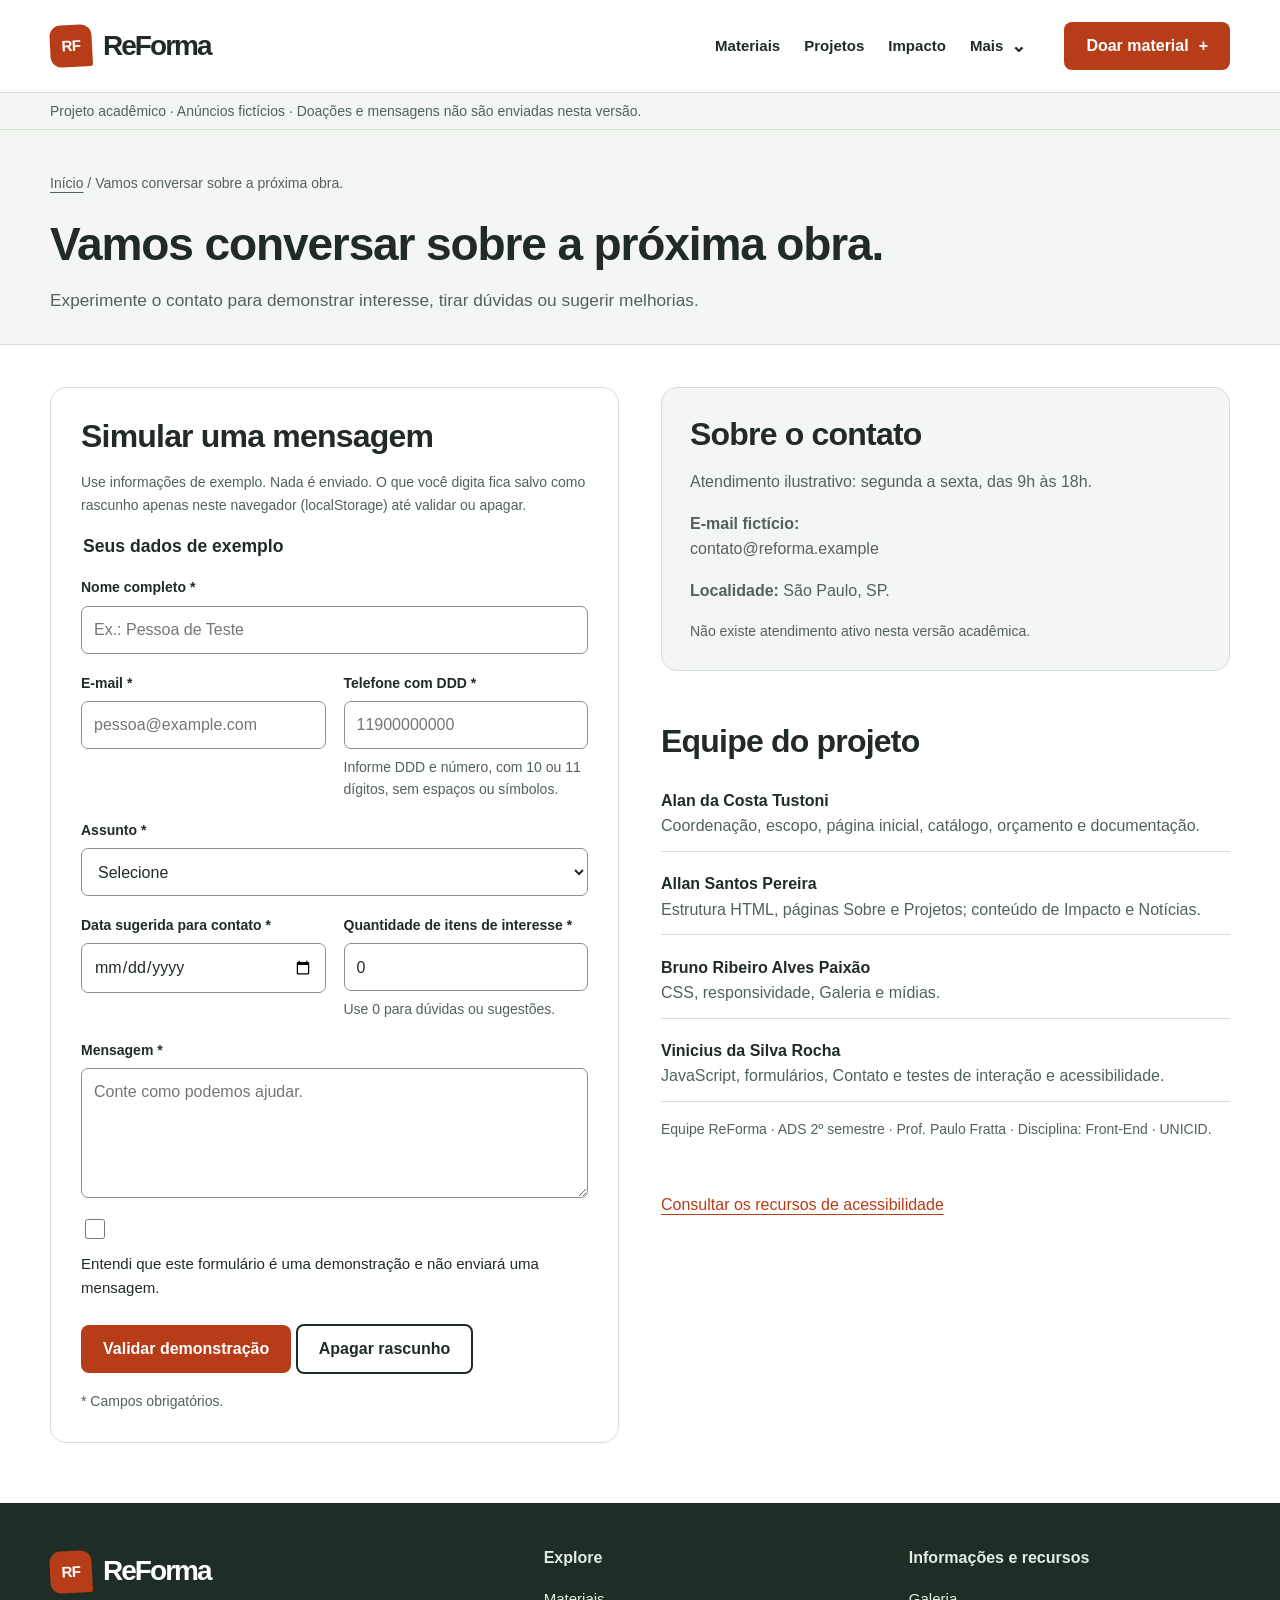
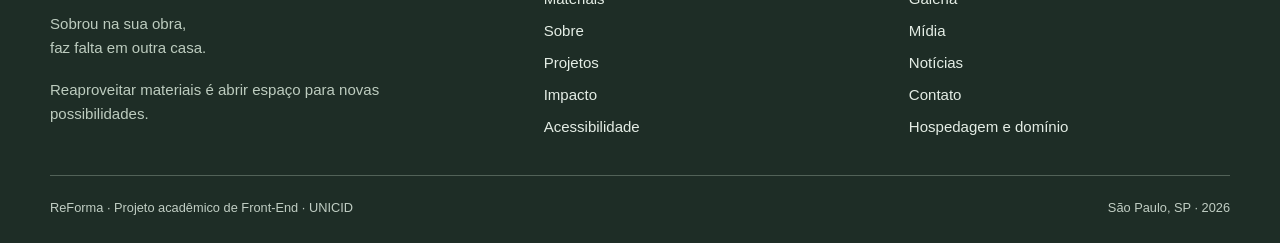
==== commit 937064ea: "CSS comentado por seção, RGMs fora das páginas públicas e docs sem rascunho - css/estilo.css: reorga" ====
--- a/contato.html
+++ b/contato.html
@@ -9,6 +9,6 @@
 <a href="#conteudo" class="skip">Pular para o conteúdo</a>
 <header class="topbar"><div class="wrap header-inner"><a class="brand" href="index.html" aria-label="ReForma, página inicial"><span class="brand-mark" aria-hidden="true">RF</span>ReForma</a><nav class="nav" aria-label="Navegação principal"><a href="index.html">Materiais</a><a href="projetos.html">Projetos</a><a href="impacto.html">Impacto</a><details class="nav-more"><summary>Mais</summary><div class="nav-pop"><a href="sobre.html">Sobre</a><a href="acessibilidade.html">Acessibilidade</a><a href="galeria.html">Galeria</a><a href="midia.html">Mídia</a><a href="noticias.html">Notícias</a><a href="contato.html" aria-current="page">Contato</a><a href="orcamento_hospedagem.html">Hospedagem e domínio</a></div></details></nav><a class="btn" href="index.html#doar">Doar material <span aria-hidden="true">+</span></a></div></header>
 <div class="demo-strip"><div class="wrap">Projeto acadêmico · Anúncios fictícios · Doações e mensagens não são enviadas nesta versão.</div></div>
-<main id="conteudo" tabindex="-1"><div class="page-heading"><div class="wrap"><nav class="breadcrumb" aria-label="Caminho da página"><a href="index.html">Início</a> / Vamos conversar sobre a próxima obra.</nav><h1>Vamos conversar sobre a próxima obra.</h1><p class="lead">Experimente o contato para demonstrar interesse, tirar dúvidas ou sugerir melhorias.</p></div></div><div class="wrap page-content two-col"><section id="formulario" class="form-panel"><h2>Simular uma mensagem</h2><p id="contexto-material" class="notice" hidden></p><p class="hint">Use informações de exemplo. Nada é enviado. O que você digita fica salvo como rascunho apenas neste navegador (localStorage) até validar ou apagar.</p><form id="contato"><fieldset><legend>Seus dados de exemplo</legend><div class="form-grid"><div class="field wide"><label for="nome">Nome completo *</label><input id="nome" name="nome" autocomplete="name" required minlength="3" maxlength="100" placeholder="Ex.: Pessoa de Teste"></div><div class="field"><label for="email">E-mail *</label><input id="email" name="email" type="email" autocomplete="email" required placeholder="pessoa@example.com"></div><div class="field"><label for="telefone">Telefone com DDD *</label><input id="telefone" name="telefone" type="tel" autocomplete="tel" inputmode="tel" pattern="[0-9]{10,11}" required aria-describedby="telefone-ajuda" placeholder="11900000000"><small id="telefone-ajuda">Informe DDD e número, com 10 ou 11 dígitos, sem espaços ou símbolos.</small></div><div class="field wide"><label for="assunto">Assunto *</label><select id="assunto" name="assunto" required><option value="">Selecione</option><option value="interesse">Interesse em um material</option><option value="duvida">Dúvida sobre doação</option><option value="acessibilidade">Acessibilidade</option><option value="sugestao">Sugestão</option></select></div><div class="field"><label for="data">Data sugerida para contato *</label><input id="data" name="data" type="date" required></div><div class="field"><label for="itens">Quantidade de itens de interesse *</label><input id="itens" name="itens" type="number" min="0" max="10000" required value="0" aria-describedby="itens-ajuda"><small id="itens-ajuda">Use 0 para dúvidas ou sugestões.</small></div><div class="field wide"><label for="mensagem">Mensagem *</label><textarea id="mensagem" name="mensagem" required minlength="15" maxlength="1000" placeholder="Conte como podemos ajudar."></textarea></div><label class="check-label wide" for="ciencia"><input type="checkbox" id="ciencia" name="ciencia" required>Entendi que este formulário é uma demonstração e não enviará uma mensagem.</label></div></fieldset><button class="btn" type="submit" data-js-submit disabled>Validar demonstração</button><noscript><p>Ative o JavaScript para validar a demonstração. Nenhuma mensagem será enviada.</p></noscript><p class="hint status">* Campos obrigatórios.</p><p id="contato-status" class="notice success" role="status" aria-live="polite" hidden></p></form></section><aside><div class="content-card"><h2>Sobre o contato</h2><p>Atendimento ilustrativo: segunda a sexta, das 9h às 18h.</p><p><strong>E-mail fictício:</strong><br>contato@reforma.example</p><p><strong>Localidade:</strong> São Paulo, SP.</p><p class="hint">Não existe atendimento ativo nesta versão acadêmica.</p></div><section class="section"><h2>Equipe do projeto</h2><ul class="team-list"><li><strong>Alan da Costa Tustoni</strong> · RGM 47652535<br><span class="muted">Coordenação, escopo, página inicial, catálogo, orçamento e documentação.</span></li><li><strong>Allan Santos Pereira</strong> · RGM 047506458<br><span class="muted">Estrutura HTML, páginas Sobre e Projetos; conteúdo de Impacto e Notícias.</span></li><li><strong>Bruno Ribeiro Alves Paixão</strong> · RGM 47601388<br><span class="muted">CSS, responsividade, Galeria e mídias.</span></li><li><strong>Vinicius da Silva Rocha</strong> · RGM 47479981<br><span class="muted">JavaScript, formulários, Contato e testes de interação e acessibilidade.</span></li></ul><p class="hint status">Equipe ReForma · ADS 2º semestre · Prof. Paulo Fratta · Disciplina: Front-End · UNICID.</p></section><a href="acessibilidade.html">Consultar os recursos de acessibilidade</a></aside></div></main>
+<main id="conteudo" tabindex="-1"><div class="page-heading"><div class="wrap"><nav class="breadcrumb" aria-label="Caminho da página"><a href="index.html">Início</a> / Vamos conversar sobre a próxima obra.</nav><h1>Vamos conversar sobre a próxima obra.</h1><p class="lead">Experimente o contato para demonstrar interesse, tirar dúvidas ou sugerir melhorias.</p></div></div><div class="wrap page-content two-col"><section id="formulario" class="form-panel"><h2>Simular uma mensagem</h2><p id="contexto-material" class="notice" hidden></p><p class="hint">Use informações de exemplo. Nada é enviado. O que você digita fica salvo como rascunho apenas neste navegador (localStorage) até validar ou apagar.</p><form id="contato"><fieldset><legend>Seus dados de exemplo</legend><div class="form-grid"><div class="field wide"><label for="nome">Nome completo *</label><input id="nome" name="nome" autocomplete="name" required minlength="3" maxlength="100" placeholder="Ex.: Pessoa de Teste"></div><div class="field"><label for="email">E-mail *</label><input id="email" name="email" type="email" autocomplete="email" required placeholder="pessoa@example.com"></div><div class="field"><label for="telefone">Telefone com DDD *</label><input id="telefone" name="telefone" type="tel" autocomplete="tel" inputmode="tel" pattern="[0-9]{10,11}" required aria-describedby="telefone-ajuda" placeholder="11900000000"><small id="telefone-ajuda">Informe DDD e número, com 10 ou 11 dígitos, sem espaços ou símbolos.</small></div><div class="field wide"><label for="assunto">Assunto *</label><select id="assunto" name="assunto" required><option value="">Selecione</option><option value="interesse">Interesse em um material</option><option value="duvida">Dúvida sobre doação</option><option value="acessibilidade">Acessibilidade</option><option value="sugestao">Sugestão</option></select></div><div class="field"><label for="data">Data sugerida para contato *</label><input id="data" name="data" type="date" required></div><div class="field"><label for="itens">Quantidade de itens de interesse *</label><input id="itens" name="itens" type="number" min="0" max="10000" required value="0" aria-describedby="itens-ajuda"><small id="itens-ajuda">Use 0 para dúvidas ou sugestões.</small></div><div class="field wide"><label for="mensagem">Mensagem *</label><textarea id="mensagem" name="mensagem" required minlength="15" maxlength="1000" placeholder="Conte como podemos ajudar."></textarea></div><label class="check-label wide" for="ciencia"><input type="checkbox" id="ciencia" name="ciencia" required>Entendi que este formulário é uma demonstração e não enviará uma mensagem.</label></div></fieldset><button class="btn" type="submit" data-js-submit disabled>Validar demonstração</button><noscript><p>Ative o JavaScript para validar a demonstração. Nenhuma mensagem será enviada.</p></noscript><p class="hint status">* Campos obrigatórios.</p><p id="contato-status" class="notice success" role="status" aria-live="polite" hidden></p></form></section><aside><div class="content-card"><h2>Sobre o contato</h2><p>Atendimento ilustrativo: segunda a sexta, das 9h às 18h.</p><p><strong>E-mail fictício:</strong><br>contato@reforma.example</p><p><strong>Localidade:</strong> São Paulo, SP.</p><p class="hint">Não existe atendimento ativo nesta versão acadêmica.</p></div><section class="section"><h2>Equipe do projeto</h2><ul class="team-list"><li><strong>Alan da Costa Tustoni</strong><br><span class="muted">Coordenação, escopo, página inicial, catálogo, orçamento e documentação.</span></li><li><strong>Allan Santos Pereira</strong><br><span class="muted">Estrutura HTML, páginas Sobre e Projetos; conteúdo de Impacto e Notícias.</span></li><li><strong>Bruno Ribeiro Alves Paixão</strong><br><span class="muted">CSS, responsividade, Galeria e mídias.</span></li><li><strong>Vinicius da Silva Rocha</strong><br><span class="muted">JavaScript, formulários, Contato e testes de interação e acessibilidade.</span></li></ul><p class="hint status">Equipe ReForma · ADS 2º semestre · Prof. Paulo Fratta · Disciplina: Front-End · UNICID.</p></section><a href="acessibilidade.html">Consultar os recursos de acessibilidade</a></aside></div></main>
 <footer class="footer"><div class="wrap"><div class="footer-grid"><div><a class="brand" href="index.html" aria-label="ReForma, página inicial"><span class="brand-mark" aria-hidden="true">RF</span>ReForma</a><p>Sobrou na sua obra,<br>faz falta em outra casa.</p><p>Reaproveitar materiais é abrir espaço para novas possibilidades.</p></div><nav aria-label="Explore o ReForma"><h2>Explore</h2><a href="index.html">Materiais</a><a href="sobre.html">Sobre</a><a href="projetos.html">Projetos</a><a href="impacto.html">Impacto</a><a href="acessibilidade.html">Acessibilidade</a></nav><nav aria-label="Informações e recursos"><h2>Informações e recursos</h2><a href="galeria.html">Galeria</a><a href="midia.html">Mídia</a><a href="noticias.html">Notícias</a><a href="contato.html">Contato</a><a href="orcamento_hospedagem.html">Hospedagem e domínio</a></nav></div><div class="footer-bottom"><span>ReForma · Projeto acadêmico de Front-End · UNICID</span><span>São Paulo, SP · 2026</span></div></div></footer>
 </body></html>
--- a/css/estilo.css
+++ b/css/estilo.css
@@ -1,25 +1,1144 @@
 @charset "UTF-8";
-:root{--ink:#202b28;--muted:#52615b;--paper:#fff;--ground:#f4f6f3;--line:#d6ddd6;--orange:#b73c18;--orange-dark:#8f2e12;--green:#225b43;--pale:#eaf1e9;--radius:16px;font-size:16px;color-scheme:light}
-*{box-sizing:border-box}html{scroll-behavior:auto;scroll-padding-top:1.5rem}body{margin:0;background:var(--paper);color:var(--ink);font-family:Arial,Helvetica,sans-serif;line-height:1.6}a{color:var(--orange);text-underline-offset:4px}button,input,select,textarea{font:inherit}button,a,input,select,textarea,summary{-webkit-tap-highlight-color:transparent}button,summary{cursor:pointer}img{display:block;max-width:100%;height:auto}h1,h2,h3,p{margin:0 0 1rem}h1,h2,h3{line-height:1.15;letter-spacing:-.025em}h1{font-size:clamp(2.3rem,4vw,3.8rem);font-weight:800;max-width:900px}h2{font-size:clamp(1.65rem,2.5vw,2.25rem)}h3{font-size:1.25rem}p:last-child{margin-bottom:0}ul,ol{padding-left:1.4rem}li{margin-bottom:.45rem}[hidden]{display:none!important}:focus-visible{outline:3px solid #2050cb;outline-offset:4px}.wrap{width:min(1180px,calc(100% - 48px));margin:auto}.skip{position:fixed;top:-100px;left:12px;padding:12px 20px;background:var(--ink);color:#fff;z-index:20}.skip:focus{top:12px}.sr-only{position:absolute!important;width:1px;height:1px;padding:0;overflow:hidden;clip:rect(0,0,0,0);white-space:nowrap;border:0}.topbar{border-bottom:1px solid var(--line);background:#fff}.header-inner{min-height:92px;display:flex;flex-wrap:wrap;align-items:center;gap:38px}.brand{text-decoration:none;display:inline-flex;align-items:center;gap:11px;color:var(--ink);font-size:1.75rem;font-weight:800;letter-spacing:-.07em;flex-shrink:0}.brand-mark{font-size:.95rem;letter-spacing:-.04em;background:var(--orange);color:#fff;width:42px;height:42px;display:grid;place-items:center;border-radius:11px 11px 2px 11px;transform:rotate(-3deg)}.nav{display:flex;flex-wrap:wrap;gap:24px;align-items:center;margin-left:auto}.nav>a,.nav summary{color:var(--ink);font-size:.94rem;text-decoration:none;font-weight:600;padding:8px 0;white-space:nowrap}.nav>a[aria-current=page]{color:var(--orange);box-shadow:0 2px var(--orange)}.nav-more{position:relative}.nav-more summary{list-style:none;display:flex;align-items:center;gap:8px}.nav-more summary::-webkit-details-marker{display:none}.nav-more summary::after{content:'⌄';font-size:1.1rem}.nav-pop{position:absolute;z-index:8;right:0;top:48px;background:var(--paper);border:1px solid var(--line);border-radius:12px;padding:12px;min-width:235px;box-shadow:0 12px 24px #152f201c}.nav-pop a{display:block;padding:8px 12px;color:var(--ink);font-size:.94rem;text-decoration:none;border-radius:6px}.nav-pop a:hover{background:var(--pale)}.btn{display:inline-flex;justify-content:center;align-items:center;gap:10px;border:1px solid transparent;border-radius:8px;background:var(--orange);color:#fff;text-decoration:none;font-weight:700;padding:12px 21px;line-height:1.35;min-height:48px}.btn:hover{background:var(--orange-dark)}.btn-outline{border-color:var(--line);color:var(--ink);background:#fff}.btn-outline:hover{background:var(--pale)}.btn-green{background:var(--green)}.btn-green:hover{background:#16402e}.link-button{border:0;background:transparent;color:var(--orange);padding:10px 0;text-decoration:underline;text-underline-offset:4px}.demo-strip{background:var(--ground);border-bottom:1px solid var(--line);font-size:.875rem;color:var(--muted);padding:7px 0}.intro{padding:46px 0 26px}.eyebrow{text-transform:uppercase;letter-spacing:.12em;font-size:.78rem;font-weight:700;color:var(--green);margin-bottom:15px}.intro-row{display:flex;justify-content:space-between;gap:36px;align-items:center}.intro h1{max-width:790px}.accent{color:var(--orange)}.lead{font-size:1.08rem;max-width:760px;color:var(--muted)}.side-note{max-width:210px;border-left:2px solid var(--line);padding-left:22px;font-size:.95rem;color:var(--muted)}.filter-bar{display:grid;grid-template-columns:2fr 1fr 1fr auto;gap:14px;align-items:end;padding:22px;background:var(--ground);border:1px solid var(--line);border-radius:12px}.field{display:flex;flex-direction:column;gap:7px;min-width:0}.field label{font-size:.875rem;font-weight:700}.field input,.field select,.field textarea{border:1px solid #86948b;background:var(--paper);border-radius:7px;min-height:48px;padding:10px 12px;color:var(--ink);width:100%}.field textarea{min-height:130px;resize:vertical}.field small,.hint{font-size:.875rem;color:var(--muted)}.field input:focus,.field select:focus,.field textarea:focus{border-color:var(--orange)}.catalog{padding:28px 0 50px}.section-head{display:flex;justify-content:space-between;align-items:baseline;gap:18px;margin-bottom:21px}.section-head h2{font-size:1.5rem;margin:0}.section-head p{font-size:.875rem;margin:0;color:var(--muted)}.cards{display:grid;grid-template-columns:repeat(3,minmax(0,1fr));gap:24px}.material{border:1px solid var(--line);border-radius:var(--radius);overflow:hidden;background:var(--paper);align-self:start}.material-image{position:relative;background:#e9ece7}.material-image img{width:100%;height:218px;object-fit:cover}.badge{display:inline-block;border-radius:4px;background:var(--pale);color:var(--green);font-size:.8rem;font-weight:700;padding:4px 9px}.material-image .badge{position:absolute;top:14px;left:14px;background:#fff}.material-body{padding:21px}.material-body h3{margin:8px 0;font-size:1.28rem}.category{font-size:.78rem;color:var(--muted);text-transform:uppercase;letter-spacing:.08em}.material-meta{display:flex;flex-wrap:wrap;gap:6px 16px;font-size:.875rem;color:var(--muted);margin-bottom:16px}.material details{border-top:1px solid var(--line);padding-top:13px}.material summary{font-weight:700;color:var(--orange);font-size:.94rem}.material details p{font-size:.94rem;margin-top:12px}.material details .btn{margin-top:12px;width:100%}.empty{padding:34px;text-align:center;background:var(--ground);border:1px dashed var(--line);border-radius:12px}.band{background:var(--green);color:#fff;padding:48px 0}.band .eyebrow{color:#d7edbc}.steps{display:grid;grid-template-columns:repeat(3,1fr);gap:40px;margin-top:28px}.step-num{display:inline-grid;place-items:center;width:36px;height:36px;font-weight:700;color:var(--green);background:#e7efdf;border-radius:50%;margin-bottom:15px}.steps h3{font-size:1.2rem}.steps p{color:#ecf3eb;font-size:.98rem}.section{padding:52px 0}.two-col{display:grid;grid-template-columns:1fr 1fr;gap:42px;align-items:start}.content-card{padding:28px;background:var(--ground);border:1px solid var(--line);border-radius:var(--radius)}.content-card h3{margin-bottom:12px}.content-card p{color:var(--muted)}.content-card ol:last-child,.content-card ul:last-child{margin-bottom:0}.form-panel{border:1px solid var(--line);border-radius:var(--radius);padding:30px;background:#fff}.form-grid{display:grid;grid-template-columns:1fr 1fr;gap:18px}.wide{grid-column:1/-1}fieldset{border:0;padding:0;margin:0 0 24px;min-width:0}legend{font-weight:700;font-size:1.1rem;margin-bottom:16px}input[type=checkbox]{width:20px;height:20px;flex-shrink:0;accent-color:var(--orange)}.check-label{display:flex;gap:10px;align-items:flex-start;font-size:.94rem}.notice{border-left:4px solid var(--orange);background:#fff3ed;padding:16px 20px;border-radius:0 8px 8px 0;margin:20px 0;font-size:.94rem;color:#6b2b15}.success{border-left-color:var(--green);background:var(--pale);color:var(--green)}.status{margin:16px 0 0}.footer{background:#1e2d26;color:#e4ede5;padding:46px 0 24px}.footer .brand{color:#fff}.footer-grid{display:grid;grid-template-columns:1.4fr 1fr 1fr;gap:44px}.footer p{font-size:.94rem;color:#bdccbf;max-width:360px;margin-top:18px}.footer h2{font-size:1rem;letter-spacing:0;margin-bottom:15px}.footer a:not(.brand){display:block;color:#e4ede5;text-decoration:none;font-size:.94rem;padding:4px 0}.footer a:hover{text-decoration:underline}.footer-bottom{border-top:1px solid #526258;margin-top:32px;padding-top:22px;font-size:.8rem;color:#c1cec4;display:flex;justify-content:space-between;gap:20px}.page-heading{padding:42px 0 30px;background:var(--ground);border-bottom:1px solid var(--line)}.breadcrumb{font-size:.875rem;margin-bottom:23px;color:var(--muted)}.breadcrumb a{color:var(--muted)}.page-heading h1{font-size:clamp(2.1rem,3.6vw,3.15rem)}.page-content{padding:42px 0 60px}.page-content h2{margin-top:40px}.page-content h2:first-child{margin-top:0}.prose{max-width:780px}.prose p,.prose li{color:var(--muted)}.prose h3{margin-top:24px}.project{display:grid;grid-template-columns:240px 1fr;gap:28px;padding:26px 0;border-bottom:1px solid var(--line)}.project img{border-radius:12px;aspect-ratio:4/3;object-fit:cover}.project h2{font-size:1.6rem!important;margin-top:10px!important}.project p{max-width:750px;color:var(--muted)}.table-wrap{overflow:auto;border:1px solid var(--line);border-radius:12px;margin:20px 0}table{border-collapse:collapse;width:100%;min-width:580px;font-size:.94rem}caption{text-align:left;font-weight:700;padding:16px;background:var(--pale);color:var(--green)}th,td{padding:16px;text-align:left;border-bottom:1px solid var(--line);vertical-align:top}th{background:var(--ground)}tbody tr:last-child td{border-bottom:0}.stats{display:grid;grid-template-columns:repeat(3,1fr);gap:20px;margin:25px 0}.stat{padding:28px;background:var(--pale);border-radius:12px}.stat strong{display:block;font-size:2.4rem;line-height:1.2;color:var(--green)}.stat span{display:block;font-size:.94rem;margin-top:9px}.faq details{padding:18px 0;border-bottom:1px solid var(--line)}.faq summary{font-weight:700}.faq details p{margin-top:14px;color:var(--muted)}.gallery{display:grid;grid-template-columns:repeat(3,1fr);gap:24px}.gallery figure{margin:0;border:1px solid var(--line);border-radius:12px;overflow:hidden}.gallery img{aspect-ratio:4/3;object-fit:cover}.gallery figcaption{padding:20px;font-size:.94rem}.gallery small{display:block;color:var(--muted);margin-top:8px}.media-layout{display:grid;grid-template-columns:1.5fr 1fr;gap:28px}video{width:100%;height:auto;aspect-ratio:16/9;border-radius:12px;background:#1e2d26}audio{width:100%;margin:12px 0}iframe{width:100%;height:330px;border:1px solid var(--line);border-radius:12px;background:#fff}.article{padding:24px 0 32px;border-bottom:1px solid var(--line);max-width:900px}.article h2{font-size:1.7rem}.article p,.article li{color:var(--muted)}.article .eyebrow{color:var(--green)}.sources{font-size:.94rem;word-break:break-word}.source-link{font-size:.875rem;display:inline-block;margin-top:8px}.a11y-controls{display:flex;flex-wrap:wrap;gap:12px;margin:20px 0}.a11y-controls button[aria-pressed=true]{background:var(--green);color:#fff}.high-contrast{--ink:#111;--muted:#242424;--paper:#fff;--ground:#fff;--line:#242424;--orange:#873000;--orange-dark:#642300;--green:#134126;--pale:#eff5eb}.high-contrast .demo-strip{border-bottom:2px solid #111}.large-text{font-size:20px}.muted{color:var(--muted)}.team-list{margin:0;padding:0;list-style:none}.team-list li{border-bottom:1px solid var(--line);padding:12px 0}.tag-line{font-size:.9rem;font-weight:700;color:var(--green);margin-bottom:8px}.visually-separated{border-top:1px solid var(--line);padding-top:24px;margin-top:24px}.button-row{display:flex;flex-wrap:wrap;gap:12px;margin-top:20px}.preview-card{margin-top:20px}.preview-card h3{margin-top:0}.numbered-list{list-style:none;padding:0;counter-reset:steps}.numbered-list li{counter-increment:steps;display:flex;gap:14px;margin:18px 0}.numbered-list li::before{content:counter(steps,decimal-leading-zero);font-size:1.2rem;font-weight:700;color:var(--orange)}
-@media(max-width:1000px){.header-inner{gap:20px}.nav{gap:16px}.header-inner>.btn{padding:12px 15px}.cards{gap:18px}.material-body{padding:17px}.side-note{display:none}.media-layout{grid-template-columns:1fr}}
-@media(max-width:760px){.wrap{width:min(100% - 32px,600px)}.header-inner{min-height:80px;flex-wrap:wrap;gap:12px;padding:16px 0}.brand{font-size:1.55rem}.brand-mark{width:36px;height:36px}.header-inner>.btn{margin-left:auto;min-height:44px;font-size:.9rem;padding:10px 15px}.nav{order:3;width:100%;justify-content:space-between;gap:12px;border-top:1px solid var(--line);padding-top:6px}.nav>a,.nav summary{font-size:.875rem}.nav-pop{top:42px}.intro{padding:30px 0 24px}.intro h1{font-size:2.3rem}.lead{font-size:1rem}.filter-bar{grid-template-columns:1fr 1fr;padding:16px;gap:12px}.filter-bar .search-field{grid-column:1/-1}.filter-bar .btn{grid-column:1/-1}.section-head{align-items:flex-start;flex-direction:column;gap:7px}.cards{grid-template-columns:1fr 1fr;gap:16px}.material-image img{height:175px}.material-meta{font-size:.83rem}.material-body h3{font-size:1.13rem}.steps,.two-col,.footer-grid,.gallery{grid-template-columns:1fr}.steps{gap:22px}.step-num{float:left;margin-right:16px;margin-bottom:45px}.band,.section{padding:34px 0}.form-panel{padding:21px}.form-grid{grid-template-columns:1fr}.wide{grid-column:auto}.footer-grid{gap:28px}.footer-bottom{flex-direction:column;gap:8px}.project{grid-template-columns:1fr;gap:20px}.project img{width:100%;max-height:260px}.stats{grid-template-columns:1fr}.stat{padding:20px}.page-heading{padding:30px 0}.page-content{padding:30px 0 42px}.gallery img{width:100%}}
-@media(max-width:470px){.cards{grid-template-columns:1fr}.material-image img{height:220px}.nav{gap:8px}.nav>a,.nav summary{font-size:.82rem}.demo-strip{font-size:.78rem}.material-body{padding:20px}.filter-bar{grid-template-columns:1fr}.filter-bar .search-field,.filter-bar .btn{grid-column:auto}.intro h1{font-size:2.18rem}.footer-bottom{font-size:.8rem}}
-@media(prefers-reduced-motion:reduce){html{scroll-behavior:auto}*,*::before,*::after{animation:none!important;transition:none!important}}
-@media print{.topbar,.demo-strip,.footer,.filter-bar,.a11y-controls,.skip{display:none}body{font-size:11pt}a{color:#111}.wrap{width:100%}.page-heading,.page-content,.section{padding:16px 0}.cards,.two-col{grid-template-columns:1fr 1fr}.material{break-inside:avoid}.btn{display:none}}
-
-h1,h2,h3,p,li,td,th{overflow-wrap:anywhere}
-
-/* ---- Versão final: erros de validação do formulário de contato ---- */
-.field input.is-invalid,
-.field select.is-invalid,
-.field textarea.is-invalid {
+/* ==========================================================================
+   ReForma - folha de estilo única das dez páginas
+   Organização: variáveis, base, cabeçalho, componentes, formulários,
+   preferências de leitura e, no fim, as regras responsivas (@media).
+   ========================================================================== */
+
+/* ---- Variáveis de cor e medidas usadas no site inteiro. O alto contraste só troca estes valores. ---- */
+:root {
+  --ink:#202b28;
+  --muted:#52615b;
+  --paper:#fff;
+  --ground:#f4f6f3;
+  --line:#d6ddd6;
+  --orange:#b73c18;
+  --orange-dark:#8f2e12;
+  --green:#225b43;
+  --pale:#eaf1e9;
+  --radius:16px;
+  font-size:16px;
+  color-scheme:light;
+}
+
+/* ---- Base: caixa, corpo do texto, links, imagens e títulos. ---- */
+* {
+  box-sizing:border-box;
+}
+html {
+  scroll-behavior:auto;
+  scroll-padding-top:1.5rem;
+}
+body {
+  margin:0;
+  background:var(--paper);
+  color:var(--ink);
+  font-family:Arial,Helvetica,sans-serif;
+  line-height:1.6;
+}
+a {
+  color:var(--orange);
+  text-underline-offset:4px;
+}
+button,input,select,textarea {
+  font:inherit;
+}
+button,a,input,select,textarea,summary {
+  -webkit-tap-highlight-color:transparent;
+}
+button,summary {
+  cursor:pointer;
+}
+img {
+  display:block;
+  max-width:100%;
+  height:auto;
+}
+h1,h2,h3,p {
+  margin:0 0 1rem;
+}
+h1,h2,h3 {
+  line-height:1.15;
+  letter-spacing:-.025em;
+}
+h1 {
+  font-size:clamp(2.3rem,4vw,3.8rem);
+  font-weight:800;
+  max-width:900px;
+}
+h2 {
+  font-size:clamp(1.65rem,2.5vw,2.25rem);
+}
+h3 {
+  font-size:1.25rem;
+}
+p:last-child {
+  margin-bottom:0;
+}
+ul,ol {
+  padding-left:1.4rem;
+}
+li {
+  margin-bottom:.45rem;
+}
+[hidden] {
+  display:none!important;
+}
+
+/* ---- Acessibilidade: contorno visível em todo elemento que recebe foco pelo teclado. ---- */
+:focus-visible {
+  outline:3px solid #2050cb;
+  outline-offset:4px;
+}
+
+/* ---- Largura máxima do conteúdo, centralizado na página. ---- */
+.wrap {
+  width:min(1180px,calc(100% - 48px));
+  margin:auto;
+}
+
+/* ---- Link "Pular para o conteúdo": fica fora da tela e aparece quando recebe foco. ---- */
+.skip {
+  position:fixed;
+  top:-100px;
+  left:12px;
+  padding:12px 20px;
+  background:var(--ink);
+  color:#fff;
+  z-index:20;
+}
+.skip:focus {
+  top:12px;
+}
+
+/* ---- Texto lido só por leitores de tela. ---- */
+.sr-only {
+  position:absolute!important;
+  width:1px;
+  height:1px;
+  padding:0;
+  overflow:hidden;
+  clip:rect(0,0,0,0);
+  white-space:nowrap;
+  border:0;
+}
+
+/* ---- Cabeçalho: marca, menu principal e botão "Doar material". ---- */
+.topbar {
+  border-bottom:1px solid var(--line);
+  background:#fff;
+}
+.header-inner {
+  min-height:92px;
+  display:flex;
+  flex-wrap:wrap;
+  align-items:center;
+  gap:38px;
+}
+.brand {
+  text-decoration:none;
+  display:inline-flex;
+  align-items:center;
+  gap:11px;
+  color:var(--ink);
+  font-size:1.75rem;
+  font-weight:800;
+  letter-spacing:-.07em;
+  flex-shrink:0;
+}
+.brand-mark {
+  font-size:.95rem;
+  letter-spacing:-.04em;
+  background:var(--orange);
+  color:#fff;
+  width:42px;
+  height:42px;
+  display:grid;
+  place-items:center;
+  border-radius:11px 11px 2px 11px;
+  transform:rotate(-3deg);
+}
+
+/* ---- Menu principal e o item "Mais", feito com details e summary. ---- */
+.nav {
+  display:flex;
+  flex-wrap:wrap;
+  gap:24px;
+  align-items:center;
+  margin-left:auto;
+}
+.nav>a,.nav summary {
+  color:var(--ink);
+  font-size:.94rem;
+  text-decoration:none;
+  font-weight:600;
+  padding:8px 0;
+  white-space:nowrap;
+}
+.nav>a[aria-current=page] {
+  color:var(--orange);
+  box-shadow:0 2px var(--orange);
+}
+.nav-more {
+  position:relative;
+}
+.nav-more summary {
+  list-style:none;
+  display:flex;
+  align-items:center;
+  gap:8px;
+}
+.nav-more summary::-webkit-details-marker {
+  display:none;
+}
+.nav-more summary::after {
+  content:'⌄';
+  font-size:1.1rem;
+}
+.nav-pop {
+  position:absolute;
+  z-index:8;
+  right:0;
+  top:48px;
+  background:var(--paper);
+  border:1px solid var(--line);
+  border-radius:12px;
+  padding:12px;
+  min-width:235px;
+  box-shadow:0 12px 24px #152f201c;
+}
+.nav-pop a {
+  display:block;
+  padding:8px 12px;
+  color:var(--ink);
+  font-size:.94rem;
+  text-decoration:none;
+  border-radius:6px;
+}
+.nav-pop a:hover {
+  background:var(--pale);
+}
+
+/* ---- Botões. ---- */
+.btn {
+  display:inline-flex;
+  justify-content:center;
+  align-items:center;
+  gap:10px;
+  border:1px solid transparent;
+  border-radius:8px;
+  background:var(--orange);
+  color:#fff;
+  text-decoration:none;
+  font-weight:700;
+  padding:12px 21px;
+  line-height:1.35;
+  min-height:48px;
+}
+.btn:hover {
+  background:var(--orange-dark);
+}
+.btn-outline {
+  border-color:var(--line);
+  color:var(--ink);
+  background:#fff;
+}
+.btn-outline:hover {
+  background:var(--pale);
+}
+.btn-green {
+  background:var(--green);
+}
+.btn-green:hover {
+  background:#16402e;
+}
+.link-button {
+  border:0;
+  background:transparent;
+  color:var(--orange);
+  padding:10px 0;
+  text-decoration:underline;
+  text-underline-offset:4px;
+}
+
+/* ---- Faixa que avisa que o site é um projeto acadêmico de demonstração. ---- */
+.demo-strip {
+  background:var(--ground);
+  border-bottom:1px solid var(--line);
+  font-size:.875rem;
+  color:var(--muted);
+  padding:7px 0;
+}
+.intro {
+  padding:46px 0 26px;
+}
+.eyebrow {
+  text-transform:uppercase;
+  letter-spacing:.12em;
+  font-size:.78rem;
+  font-weight:700;
+  color:var(--green);
+  margin-bottom:15px;
+}
+.intro-row {
+  display:flex;
+  justify-content:space-between;
+  gap:36px;
+  align-items:center;
+}
+.intro h1 {
+  max-width:790px;
+}
+.accent {
+  color:var(--orange);
+}
+.lead {
+  font-size:1.08rem;
+  max-width:760px;
+  color:var(--muted);
+}
+.side-note {
+  max-width:210px;
+  border-left:2px solid var(--line);
+  padding-left:22px;
+  font-size:.95rem;
+  color:var(--muted);
+}
+
+/* ---- Busca do catálogo: texto, categoria e bairro. ---- */
+.filter-bar {
+  display:grid;
+  grid-template-columns:2fr 1fr 1fr auto;
+  gap:14px;
+  align-items:end;
+  padding:22px;
+  background:var(--ground);
+  border:1px solid var(--line);
+  border-radius:12px;
+}
+
+/* ---- Campo de formulário com rótulo acima. ---- */
+.field {
+  display:flex;
+  flex-direction:column;
+  gap:7px;
+  min-width:0;
+}
+.field label {
+  font-size:.875rem;
+  font-weight:700;
+}
+.field input,.field select,.field textarea {
+  border:1px solid #86948b;
+  background:var(--paper);
+  border-radius:7px;
+  min-height:48px;
+  padding:10px 12px;
+  color:var(--ink);
+  width:100%;
+}
+.field textarea {
+  min-height:130px;
+  resize:vertical;
+}
+.field small,.hint {
+  font-size:.875rem;
+  color:var(--muted);
+}
+.field input:focus,.field select:focus,.field textarea:focus {
+  border-color:var(--orange);
+}
+
+/* ---- Catálogo de materiais. ---- */
+.catalog {
+  padding:28px 0 50px;
+}
+.section-head {
+  display:flex;
+  justify-content:space-between;
+  align-items:baseline;
+  gap:18px;
+  margin-bottom:21px;
+}
+.section-head h2 {
+  font-size:1.5rem;
+  margin:0;
+}
+.section-head p {
+  font-size:.875rem;
+  margin:0;
+  color:var(--muted);
+}
+
+/* ---- Grade de cartões: 3 colunas no computador (muda nos @media abaixo). ---- */
+.cards {
+  display:grid;
+  grid-template-columns:repeat(3,minmax(0,1fr));
+  gap:24px;
+}
+
+/* ---- Cartão de um material anunciado. ---- */
+.material {
+  border:1px solid var(--line);
+  border-radius:var(--radius);
+  overflow:hidden;
+  background:var(--paper);
+  align-self:start;
+}
+.material-image {
+  position:relative;
+  background:#e9ece7;
+}
+.material-image img {
+  width:100%;
+  height:218px;
+  object-fit:cover;
+}
+.badge {
+  display:inline-block;
+  border-radius:4px;
+  background:var(--pale);
+  color:var(--green);
+  font-size:.8rem;
+  font-weight:700;
+  padding:4px 9px;
+}
+.material-image .badge {
+  position:absolute;
+  top:14px;
+  left:14px;
+  background:#fff;
+}
+.material-body {
+  padding:21px;
+}
+.material-body h3 {
+  margin:8px 0;
+  font-size:1.28rem;
+}
+.category {
+  font-size:.78rem;
+  color:var(--muted);
+  text-transform:uppercase;
+  letter-spacing:.08em;
+}
+.material-meta {
+  display:flex;
+  flex-wrap:wrap;
+  gap:6px 16px;
+  font-size:.875rem;
+  color:var(--muted);
+  margin-bottom:16px;
+}
+.material details {
+  border-top:1px solid var(--line);
+  padding-top:13px;
+}
+.material summary {
+  font-weight:700;
+  color:var(--orange);
+  font-size:.94rem;
+}
+.material details p {
+  font-size:.94rem;
+  margin-top:12px;
+}
+.material details .btn {
+  margin-top:12px;
+  width:100%;
+}
+.empty {
+  padding:34px;
+  text-align:center;
+  background:var(--ground);
+  border:1px dashed var(--line);
+  border-radius:12px;
+}
+.band {
+  background:var(--green);
+  color:#fff;
+  padding:48px 0;
+}
+.band .eyebrow {
+  color:#d7edbc;
+}
+.steps {
+  display:grid;
+  grid-template-columns:repeat(3,1fr);
+  gap:40px;
+  margin-top:28px;
+}
+.step-num {
+  display:inline-grid;
+  place-items:center;
+  width:36px;
+  height:36px;
+  font-weight:700;
+  color:var(--green);
+  background:#e7efdf;
+  border-radius:50%;
+  margin-bottom:15px;
+}
+.steps h3 {
+  font-size:1.2rem;
+}
+.steps p {
+  color:#ecf3eb;
+  font-size:.98rem;
+}
+.section {
+  padding:52px 0;
+}
+
+/* ---- Blocos em duas colunas. ---- */
+.two-col {
+  display:grid;
+  grid-template-columns:1fr 1fr;
+  gap:42px;
+  align-items:start;
+}
+.content-card {
+  padding:28px;
+  background:var(--ground);
+  border:1px solid var(--line);
+  border-radius:var(--radius);
+}
+.content-card h3 {
+  margin-bottom:12px;
+}
+.content-card p {
+  color:var(--muted);
+}
+.content-card ol:last-child,.content-card ul:last-child {
+  margin-bottom:0;
+}
+
+/* ---- Formulários: painel, campos, rótulos e avisos. ---- */
+.form-panel {
+  border:1px solid var(--line);
+  border-radius:var(--radius);
+  padding:30px;
+  background:#fff;
+}
+.form-grid {
+  display:grid;
+  grid-template-columns:1fr 1fr;
+  gap:18px;
+}
+.wide {
+  grid-column:1/-1;
+}
+fieldset {
+  border:0;
+  padding:0;
+  margin:0 0 24px;
+  min-width:0;
+}
+legend {
+  font-weight:700;
+  font-size:1.1rem;
+  margin-bottom:16px;
+}
+input[type=checkbox] {
+  width:20px;
+  height:20px;
+  flex-shrink:0;
+  accent-color:var(--orange);
+}
+.check-label {
+  display:flex;
+  gap:10px;
+  align-items:flex-start;
+  font-size:.94rem;
+}
+
+/* ---- Avisos e mensagens de status. ---- */
+.notice {
+  border-left:4px solid var(--orange);
+  background:#fff3ed;
+  padding:16px 20px;
+  border-radius:0 8px 8px 0;
+  margin:20px 0;
+  font-size:.94rem;
+  color:#6b2b15;
+}
+.success {
+  border-left-color:var(--green);
+  background:var(--pale);
+  color:var(--green);
+}
+.status {
+  margin:16px 0 0;
+}
+
+/* ---- Rodapé com os links para as dez páginas. ---- */
+.footer {
+  background:#1e2d26;
+  color:#e4ede5;
+  padding:46px 0 24px;
+}
+.footer .brand {
+  color:#fff;
+}
+.footer-grid {
+  display:grid;
+  grid-template-columns:1.4fr 1fr 1fr;
+  gap:44px;
+}
+.footer p {
+  font-size:.94rem;
+  color:#bdccbf;
+  max-width:360px;
+  margin-top:18px;
+}
+.footer h2 {
+  font-size:1rem;
+  letter-spacing:0;
+  margin-bottom:15px;
+}
+.footer a:not(.brand) {
+  display:block;
+  color:#e4ede5;
+  text-decoration:none;
+  font-size:.94rem;
+  padding:4px 0;
+}
+.footer a:hover {
+  text-decoration:underline;
+}
+.footer-bottom {
+  border-top:1px solid #526258;
+  margin-top:32px;
+  padding-top:22px;
+  font-size:.8rem;
+  color:#c1cec4;
+  display:flex;
+  justify-content:space-between;
+  gap:20px;
+}
+
+/* ---- Título das páginas internas e caminho de navegação. ---- */
+.page-heading {
+  padding:42px 0 30px;
+  background:var(--ground);
+  border-bottom:1px solid var(--line);
+}
+.breadcrumb {
+  font-size:.875rem;
+  margin-bottom:23px;
+  color:var(--muted);
+}
+.breadcrumb a {
+  color:var(--muted);
+}
+.page-heading h1 {
+  font-size:clamp(2.1rem,3.6vw,3.15rem);
+}
+.page-content {
+  padding:42px 0 60px;
+}
+.page-content h2 {
+  margin-top:40px;
+}
+.page-content h2:first-child {
+  margin-top:0;
+}
+.prose {
+  max-width:780px;
+}
+.prose p,.prose li {
+  color:var(--muted);
+}
+.prose h3 {
+  margin-top:24px;
+}
+.project {
+  display:grid;
+  grid-template-columns:240px 1fr;
+  gap:28px;
+  padding:26px 0;
+  border-bottom:1px solid var(--line);
+}
+.project img {
+  border-radius:12px;
+  aspect-ratio:4/3;
+  object-fit:cover;
+}
+.project h2 {
+  font-size:1.6rem!important;
+  margin-top:10px!important;
+}
+.project p {
+  max-width:750px;
+  color:var(--muted);
+}
+
+/* ---- Tabelas com rolagem horizontal em telas pequenas. ---- */
+.table-wrap {
+  overflow:auto;
+  border:1px solid var(--line);
+  border-radius:12px;
+  margin:20px 0;
+}
+table {
+  border-collapse:collapse;
+  width:100%;
+  min-width:580px;
+  font-size:.94rem;
+}
+caption {
+  text-align:left;
+  font-weight:700;
+  padding:16px;
+  background:var(--pale);
+  color:var(--green);
+}
+th,td {
+  padding:16px;
+  text-align:left;
+  border-bottom:1px solid var(--line);
+  vertical-align:top;
+}
+th {
+  background:var(--ground);
+}
+tbody tr:last-child td {
+  border-bottom:0;
+}
+
+/* ---- Indicadores da página Impacto. ---- */
+.stats {
+  display:grid;
+  grid-template-columns:repeat(3,1fr);
+  gap:20px;
+  margin:25px 0;
+}
+.stat {
+  padding:28px;
+  background:var(--pale);
+  border-radius:12px;
+}
+.stat strong {
+  display:block;
+  font-size:2.4rem;
+  line-height:1.2;
+  color:var(--green);
+}
+.stat span {
+  display:block;
+  font-size:.94rem;
+  margin-top:9px;
+}
+.faq details {
+  padding:18px 0;
+  border-bottom:1px solid var(--line);
+}
+.faq summary {
+  font-weight:700;
+}
+.faq details p {
+  margin-top:14px;
+  color:var(--muted);
+}
+.gallery {
+  display:grid;
+  grid-template-columns:repeat(3,1fr);
+  gap:24px;
+}
+.gallery figure {
+  margin:0;
+  border:1px solid var(--line);
+  border-radius:12px;
+  overflow:hidden;
+}
+.gallery img {
+  aspect-ratio:4/3;
+  object-fit:cover;
+}
+.gallery figcaption {
+  padding:20px;
+  font-size:.94rem;
+}
+.gallery small {
+  display:block;
+  color:var(--muted);
+  margin-top:8px;
+}
+.media-layout {
+  display:grid;
+  grid-template-columns:1.5fr 1fr;
+  gap:28px;
+}
+video {
+  width:100%;
+  height:auto;
+  aspect-ratio:16/9;
+  border-radius:12px;
+  background:#1e2d26;
+}
+audio {
+  width:100%;
+  margin:12px 0;
+}
+iframe {
+  width:100%;
+  height:330px;
+  border:1px solid var(--line);
+  border-radius:12px;
+  background:#fff;
+}
+.article {
+  padding:24px 0 32px;
+  border-bottom:1px solid var(--line);
+  max-width:900px;
+}
+.article h2 {
+  font-size:1.7rem;
+}
+.article p,.article li {
+  color:var(--muted);
+}
+.article .eyebrow {
+  color:var(--green);
+}
+.sources {
+  font-size:.94rem;
+  word-break:break-word;
+}
+.source-link {
+  font-size:.875rem;
+  display:inline-block;
+  margin-top:8px;
+}
+.a11y-controls {
+  display:flex;
+  flex-wrap:wrap;
+  gap:12px;
+  margin:20px 0;
+}
+.a11y-controls button[aria-pressed=true] {
+  background:var(--green);
+  color:#fff;
+}
+
+/* ---- Preferência de leitura: alto contraste (classe ligada pelo JavaScript). ---- */
+.high-contrast {
+  --ink:#111;
+  --muted:#242424;
+  --paper:#fff;
+  --ground:#fff;
+  --line:#242424;
+  --orange:#873000;
+  --orange-dark:#642300;
+  --green:#134126;
+  --pale:#eff5eb;
+}
+.high-contrast .demo-strip {
+  border-bottom:2px solid #111;
+}
+
+/* ---- Preferência de leitura: texto ampliado (classe ligada pelo JavaScript). ---- */
+.large-text {
+  font-size:20px;
+}
+.muted {
+  color:var(--muted);
+}
+.team-list {
+  margin:0;
+  padding:0;
+  list-style:none;
+}
+.team-list li {
+  border-bottom:1px solid var(--line);
+  padding:12px 0;
+}
+.tag-line {
+  font-size:.9rem;
+  font-weight:700;
+  color:var(--green);
+  margin-bottom:8px;
+}
+.visually-separated {
+  border-top:1px solid var(--line);
+  padding-top:24px;
+  margin-top:24px;
+}
+.button-row {
+  display:flex;
+  flex-wrap:wrap;
+  gap:12px;
+  margin-top:20px;
+}
+.preview-card {
+  margin-top:20px;
+}
+.preview-card h3 {
+  margin-top:0;
+}
+.numbered-list {
+  list-style:none;
+  padding:0;
+  counter-reset:steps;
+}
+.numbered-list li {
+  counter-increment:steps;
+  display:flex;
+  gap:14px;
+  margin:18px 0;
+}
+.numbered-list li::before {
+  content:counter(steps,decimal-leading-zero);
+  font-size:1.2rem;
+  font-weight:700;
+  color:var(--orange);
+}
+
+/* ---- Responsivo: telas até 1000 px (tablet deitado). ---- */
+@media(max-width:1000px) {
+  .header-inner {
+    gap:20px;
+  }
+  .nav {
+    gap:16px;
+  }
+  .header-inner>.btn {
+    padding:12px 15px;
+  }
+  .cards {
+    gap:18px;
+  }
+  .material-body {
+    padding:17px;
+  }
+  .side-note {
+    display:none;
+  }
+  .media-layout {
+    grid-template-columns:1fr;
+  }
+}
+
+/* ---- Responsivo: telas até 760 px (tablet em pé e celular grande). ---- */
+@media(max-width:760px) {
+  .wrap {
+    width:min(100% - 32px,600px);
+  }
+  .header-inner {
+    min-height:80px;
+    flex-wrap:wrap;
+    gap:12px;
+    padding:16px 0;
+  }
+  .brand {
+    font-size:1.55rem;
+  }
+  .brand-mark {
+    width:36px;
+    height:36px;
+  }
+  .header-inner>.btn {
+    margin-left:auto;
+    min-height:44px;
+    font-size:.9rem;
+    padding:10px 15px;
+  }
+  .nav {
+    order:3;
+    width:100%;
+    justify-content:space-between;
+    gap:12px;
+    border-top:1px solid var(--line);
+    padding-top:6px;
+  }
+  .nav>a,.nav summary {
+    font-size:.875rem;
+  }
+  .nav-pop {
+    top:42px;
+  }
+  .intro {
+    padding:30px 0 24px;
+  }
+  .intro h1 {
+    font-size:2.3rem;
+  }
+  .lead {
+    font-size:1rem;
+  }
+  .filter-bar {
+    grid-template-columns:1fr 1fr;
+    padding:16px;
+    gap:12px;
+  }
+  .filter-bar .search-field {
+    grid-column:1/-1;
+  }
+  .filter-bar .btn {
+    grid-column:1/-1;
+  }
+  .section-head {
+    align-items:flex-start;
+    flex-direction:column;
+    gap:7px;
+  }
+  .cards {
+    grid-template-columns:1fr 1fr;
+    gap:16px;
+  }
+  .material-image img {
+    height:175px;
+  }
+  .material-meta {
+    font-size:.83rem;
+  }
+  .material-body h3 {
+    font-size:1.13rem;
+  }
+  .steps,.two-col,.footer-grid,.gallery {
+    grid-template-columns:1fr;
+  }
+  .steps {
+    gap:22px;
+  }
+  .step-num {
+    float:left;
+    margin-right:16px;
+    margin-bottom:45px;
+  }
+  .band,.section {
+    padding:34px 0;
+  }
+  .form-panel {
+    padding:21px;
+  }
+  .form-grid {
+    grid-template-columns:1fr;
+  }
+  .wide {
+    grid-column:auto;
+  }
+  .footer-grid {
+    gap:28px;
+  }
+  .footer-bottom {
+    flex-direction:column;
+    gap:8px;
+  }
+  .project {
+    grid-template-columns:1fr;
+    gap:20px;
+  }
+  .project img {
+    width:100%;
+    max-height:260px;
+  }
+  .stats {
+    grid-template-columns:1fr;
+  }
+  .stat {
+    padding:20px;
+  }
+  .page-heading {
+    padding:30px 0;
+  }
+  .page-content {
+    padding:30px 0 42px;
+  }
+  .gallery img {
+    width:100%;
+  }
+}
+
+/* ---- Responsivo: telas até 470 px (celular). Os cartões ficam em 1 coluna. ---- */
+@media(max-width:470px) {
+  .cards {
+    grid-template-columns:1fr;
+  }
+  .material-image img {
+    height:220px;
+  }
+  .nav {
+    gap:8px;
+  }
+  .nav>a,.nav summary {
+    font-size:.82rem;
+  }
+  .demo-strip {
+    font-size:.78rem;
+  }
+  .material-body {
+    padding:20px;
+  }
+  .filter-bar {
+    grid-template-columns:1fr;
+  }
+  .filter-bar .search-field,.filter-bar .btn {
+    grid-column:auto;
+  }
+  .intro h1 {
+    font-size:2.18rem;
+  }
+  .footer-bottom {
+    font-size:.8rem;
+  }
+}
+
+/* ---- Respeita quem pede menos animação no sistema. ---- */
+@media(prefers-reduced-motion:reduce) {
+  html {
+    scroll-behavior:auto;
+  }
+  *,*::before,*::after {
+    animation:none!important;
+    transition:none!important;
+  }
+}
+
+/* ---- Impressão: esconde menu, rodapé e controles. ---- */
+@media print {
+  .topbar,.demo-strip,.footer,.filter-bar,.a11y-controls,.skip {
+    display:none;
+  }
+  body {
+    font-size:11pt;
+  }
+  a {
+    color:#111;
+  }
+  .wrap {
+    width:100%;
+  }
+  .page-heading,.page-content,.section {
+    padding:16px 0;
+  }
+  .cards,.two-col {
+    grid-template-columns:1fr 1fr;
+  }
+  .material {
+    break-inside:avoid;
+  }
+  .btn {
+    display:none;
+  }
+}
+h1,h2,h3,p,li,td,th {
+  overflow-wrap:anywhere;
+}
+
+/* ---- Versão final: campo com erro de validação ganha borda vermelha e fundo claro. ---- */
+.field input.is-invalid, .field select.is-invalid, .field textarea.is-invalid {
   border: 2px solid #b3261e;
   background: #fff5f4;
 }
+
+/* ---- Versão final: caixa de seleção com erro. ---- */
 .check-label input.is-invalid {
   outline: 2px solid #b3261e;
   outline-offset: 2px;
 }
+
+/* ---- Versão final: mensagem de erro escrita pelo JavaScript abaixo do campo. ---- */
 .field-error {
   margin: 0;
   font-size: .875rem;
@@ -35,6 +1154,8 @@
 .check-label .field-error {
   flex-basis: 100%;
 }
+
+/* ---- Versão final: botão secundário "Apagar rascunho". ---- */
 .btn-secondary {
   background: transparent;
   color: var(--ink);
